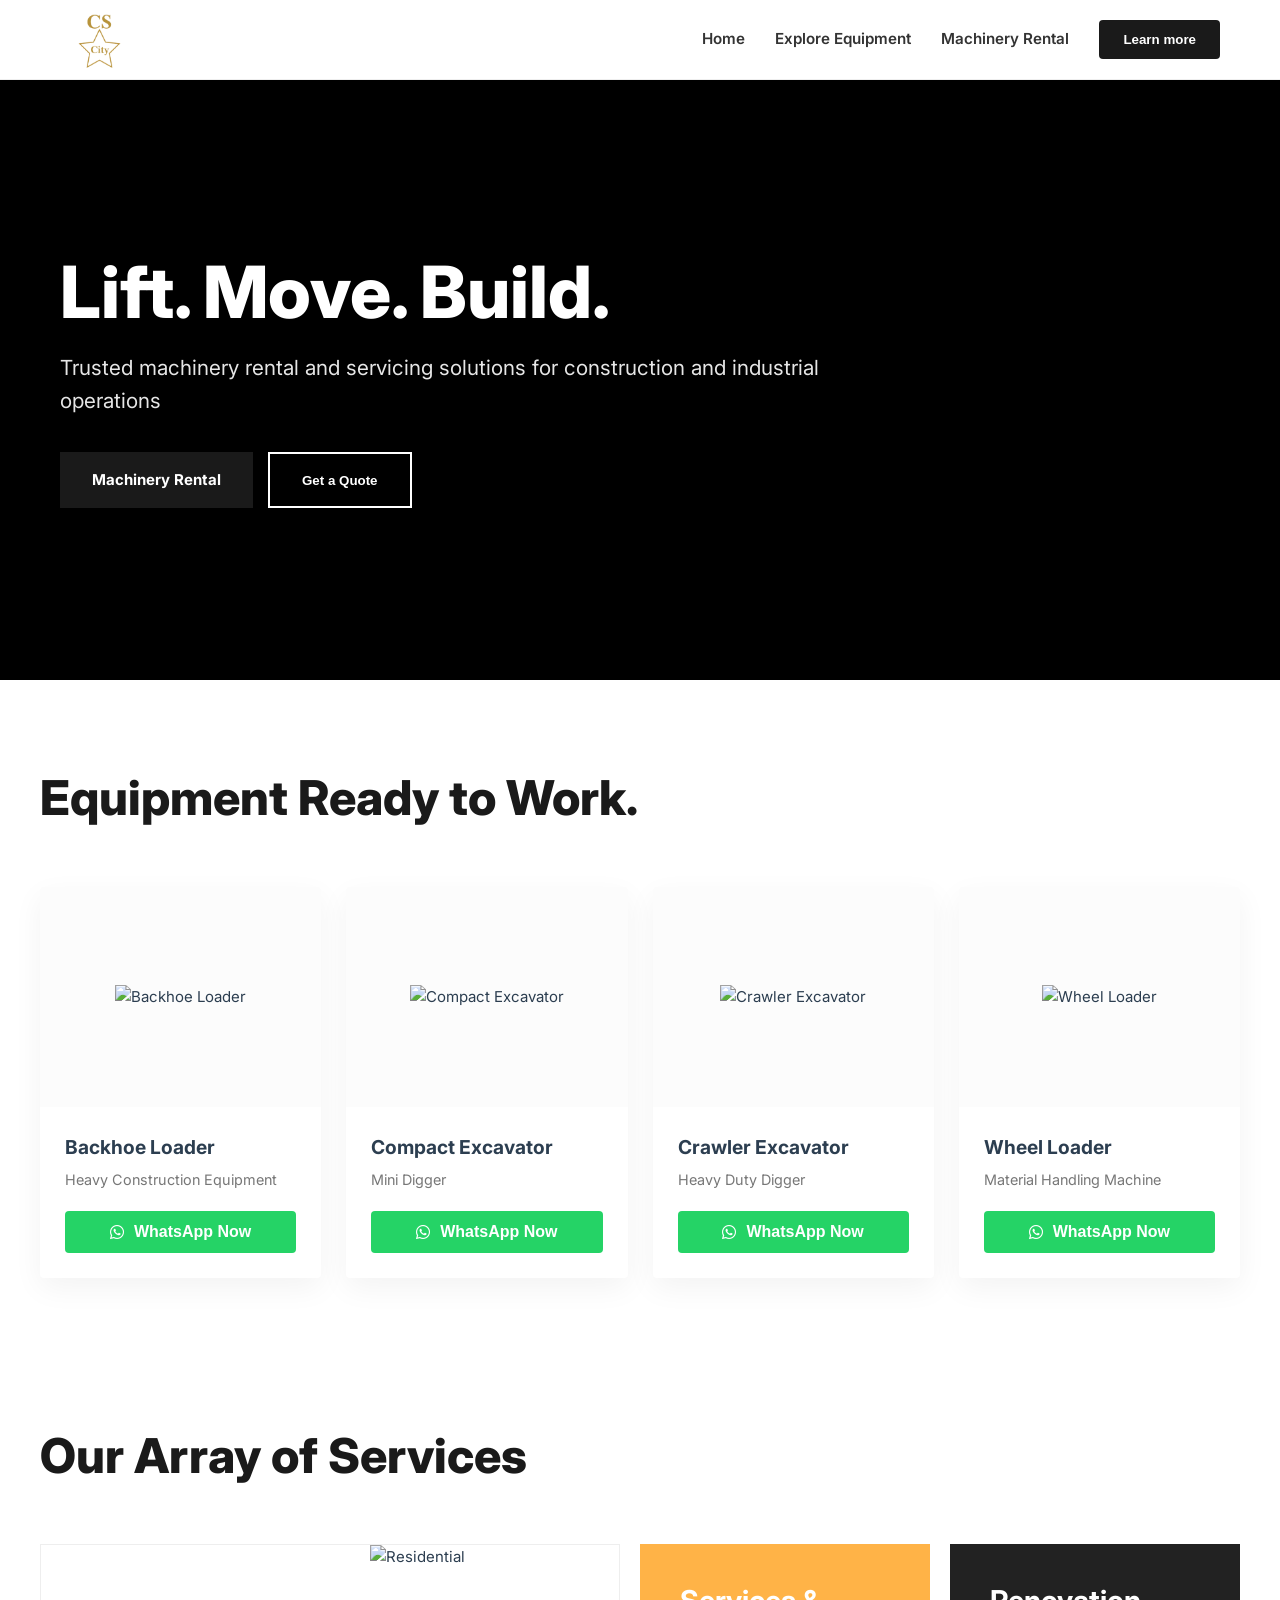
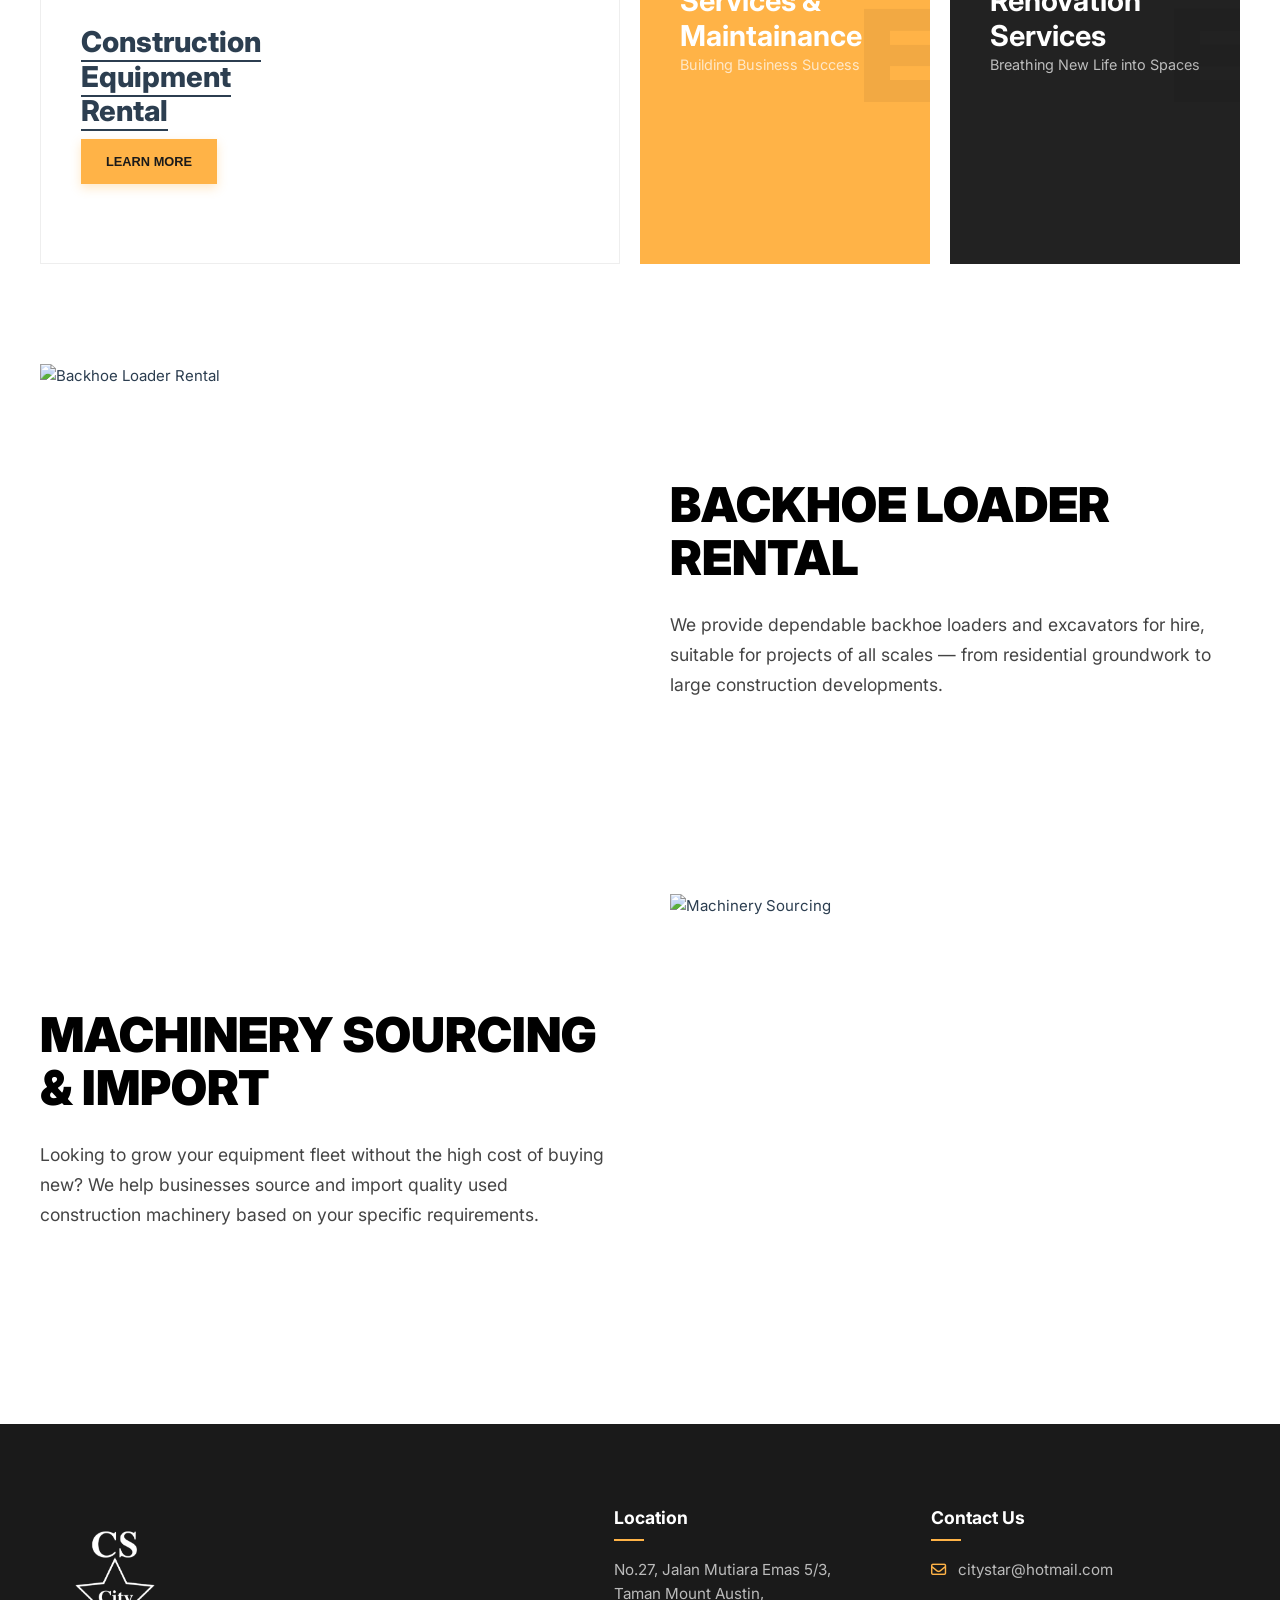
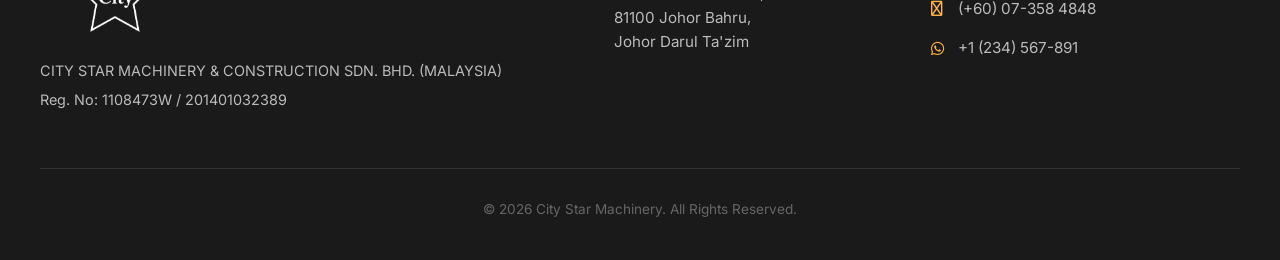
==== index.html @ 04984ef1 "Add files via upload" ====
<!DOCTYPE html>
<html lang="">
  <head>
    <meta charset="UTF-8">
    <link rel="icon" href="/favicon.ico">
    <meta name="viewport" content="width=device-width, initial-scale=1.0">
    <title>Vite App</title>
    <script type="module" crossorigin src="/assets/index-2XFm1eEj.js"></script>
    <link rel="stylesheet" crossorigin href="/assets/index-BM5NagsV.css">
  </head>
  <body>
    <div id="app"></div>
  </body>
</html>
---- assets/index-BM5NagsV.css ----
@import"https://fonts.googleapis.com/css2?family=Inter:wght@400;600;800&display=swap";@import"https://cdnjs.cloudflare.com/ajax/libs/font-awesome/6.0.0/css/all.min.css";:root{--vt-c-white: #ffffff;--vt-c-white-soft: #f8f8f8;--vt-c-white-mute: #f2f2f2;--vt-c-black: #181818;--vt-c-black-soft: #222222;--vt-c-black-mute: #282828;--vt-c-indigo: #2c3e50;--vt-c-divider-light-1: rgba(60, 60, 60, .29);--vt-c-divider-light-2: rgba(60, 60, 60, .12);--vt-c-divider-dark-1: rgba(84, 84, 84, .65);--vt-c-divider-dark-2: rgba(84, 84, 84, .48);--vt-c-text-light-1: var(--vt-c-indigo);--vt-c-text-light-2: rgba(60, 60, 60, .66);--vt-c-text-dark-1: var(--vt-c-white);--vt-c-text-dark-2: rgba(235, 235, 235, .64)}:root{--color-background: var(--vt-c-white);--color-background-soft: var(--vt-c-white-soft);--color-background-mute: var(--vt-c-white-mute);--color-border: var(--vt-c-divider-light-2);--color-border-hover: var(--vt-c-divider-light-1);--color-heading: var(--vt-c-text-light-1);--color-text: var(--vt-c-text-light-1);--section-gap: 160px}@media(prefers-color-scheme:dark){:root{--color-background: var(--vt-c-black);--color-background-soft: var(--vt-c-black-soft);--color-background-mute: var(--vt-c-black-mute);--color-border: var(--vt-c-divider-dark-2);--color-border-hover: var(--vt-c-divider-dark-1);--color-heading: var(--vt-c-text-dark-1);--color-text: var(--vt-c-text-dark-2)}}*,*:before,*:after{box-sizing:border-box;margin:0;font-weight:400}body{min-height:100vh;color:var(--color-text);background:var(--color-background);transition:color .5s,background-color .5s;line-height:1.6;font-family:Inter,-apple-system,BlinkMacSystemFont,Segoe UI,Roboto,Oxygen,Ubuntu,Cantarell,Fira Sans,Droid Sans,Helvetica Neue,sans-serif;font-size:15px;text-rendering:optimizeLegibility;-webkit-font-smoothing:antialiased;-moz-osx-font-smoothing:grayscale}[data-aos][data-aos][data-aos-duration="50"],body[data-aos-duration="50"] [data-aos]{transition-duration:50ms}[data-aos][data-aos][data-aos-delay="50"],body[data-aos-delay="50"] [data-aos]{transition-delay:0}[data-aos][data-aos][data-aos-delay="50"].aos-animate,body[data-aos-delay="50"] [data-aos].aos-animate{transition-delay:50ms}[data-aos][data-aos][data-aos-duration="100"],body[data-aos-duration="100"] [data-aos]{transition-duration:.1s}[data-aos][data-aos][data-aos-delay="100"],body[data-aos-delay="100"] [data-aos]{transition-delay:0}[data-aos][data-aos][data-aos-delay="100"].aos-animate,body[data-aos-delay="100"] [data-aos].aos-animate{transition-delay:.1s}[data-aos][data-aos][data-aos-duration="150"],body[data-aos-duration="150"] [data-aos]{transition-duration:.15s}[data-aos][data-aos][data-aos-delay="150"],body[data-aos-delay="150"] [data-aos]{transition-delay:0}[data-aos][data-aos][data-aos-delay="150"].aos-animate,body[data-aos-delay="150"] [data-aos].aos-animate{transition-delay:.15s}[data-aos][data-aos][data-aos-duration="200"],body[data-aos-duration="200"] [data-aos]{transition-duration:.2s}[data-aos][data-aos][data-aos-delay="200"],body[data-aos-delay="200"] [data-aos]{transition-delay:0}[data-aos][data-aos][data-aos-delay="200"].aos-animate,body[data-aos-delay="200"] [data-aos].aos-animate{transition-delay:.2s}[data-aos][data-aos][data-aos-duration="250"],body[data-aos-duration="250"] [data-aos]{transition-duration:.25s}[data-aos][data-aos][data-aos-delay="250"],body[data-aos-delay="250"] [data-aos]{transition-delay:0}[data-aos][data-aos][data-aos-delay="250"].aos-animate,body[data-aos-delay="250"] [data-aos].aos-animate{transition-delay:.25s}[data-aos][data-aos][data-aos-duration="300"],body[data-aos-duration="300"] [data-aos]{transition-duration:.3s}[data-aos][data-aos][data-aos-delay="300"],body[data-aos-delay="300"] [data-aos]{transition-delay:0}[data-aos][data-aos][data-aos-delay="300"].aos-animate,body[data-aos-delay="300"] [data-aos].aos-animate{transition-delay:.3s}[data-aos][data-aos][data-aos-duration="350"],body[data-aos-duration="350"] [data-aos]{transition-duration:.35s}[data-aos][data-aos][data-aos-delay="350"],body[data-aos-delay="350"] [data-aos]{transition-delay:0}[data-aos][data-aos][data-aos-delay="350"].aos-animate,body[data-aos-delay="350"] [data-aos].aos-animate{transition-delay:.35s}[data-aos][data-aos][data-aos-duration="400"],body[data-aos-duration="400"] [data-aos]{transition-duration:.4s}[data-aos][data-aos][data-aos-delay="400"],body[data-aos-delay="400"] [data-aos]{transition-delay:0}[data-aos][data-aos][data-aos-delay="400"].aos-animate,body[data-aos-delay="400"] [data-aos].aos-animate{transition-delay:.4s}[data-aos][data-aos][data-aos-duration="450"],body[data-aos-duration="450"] [data-aos]{transition-duration:.45s}[data-aos][data-aos][data-aos-delay="450"],body[data-aos-delay="450"] [data-aos]{transition-delay:0}[data-aos][data-aos][data-aos-delay="450"].aos-animate,body[data-aos-delay="450"] [data-aos].aos-animate{transition-delay:.45s}[data-aos][data-aos][data-aos-duration="500"],body[data-aos-duration="500"] [data-aos]{transition-duration:.5s}[data-aos][data-aos][data-aos-delay="500"],body[data-aos-delay="500"] [data-aos]{transition-delay:0}[data-aos][data-aos][data-aos-delay="500"].aos-animate,body[data-aos-delay="500"] [data-aos].aos-animate{transition-delay:.5s}[data-aos][data-aos][data-aos-duration="550"],body[data-aos-duration="550"] [data-aos]{transition-duration:.55s}[data-aos][data-aos][data-aos-delay="550"],body[data-aos-delay="550"] [data-aos]{transition-delay:0}[data-aos][data-aos][data-aos-delay="550"].aos-animate,body[data-aos-delay="550"] [data-aos].aos-animate{transition-delay:.55s}[data-aos][data-aos][data-aos-duration="600"],body[data-aos-duration="600"] [data-aos]{transition-duration:.6s}[data-aos][data-aos][data-aos-delay="600"],body[data-aos-delay="600"] [data-aos]{transition-delay:0}[data-aos][data-aos][data-aos-delay="600"].aos-animate,body[data-aos-delay="600"] [data-aos].aos-animate{transition-delay:.6s}[data-aos][data-aos][data-aos-duration="650"],body[data-aos-duration="650"] [data-aos]{transition-duration:.65s}[data-aos][data-aos][data-aos-delay="650"],body[data-aos-delay="650"] [data-aos]{transition-delay:0}[data-aos][data-aos][data-aos-delay="650"].aos-animate,body[data-aos-delay="650"] [data-aos].aos-animate{transition-delay:.65s}[data-aos][data-aos][data-aos-duration="700"],body[data-aos-duration="700"] [data-aos]{transition-duration:.7s}[data-aos][data-aos][data-aos-delay="700"],body[data-aos-delay="700"] [data-aos]{transition-delay:0}[data-aos][data-aos][data-aos-delay="700"].aos-animate,body[data-aos-delay="700"] [data-aos].aos-animate{transition-delay:.7s}[data-aos][data-aos][data-aos-duration="750"],body[data-aos-duration="750"] [data-aos]{transition-duration:.75s}[data-aos][data-aos][data-aos-delay="750"],body[data-aos-delay="750"] [data-aos]{transition-delay:0}[data-aos][data-aos][data-aos-delay="750"].aos-animate,body[data-aos-delay="750"] [data-aos].aos-animate{transition-delay:.75s}[data-aos][data-aos][data-aos-duration="800"],body[data-aos-duration="800"] [data-aos]{transition-duration:.8s}[data-aos][data-aos][data-aos-delay="800"],body[data-aos-delay="800"] [data-aos]{transition-delay:0}[data-aos][data-aos][data-aos-delay="800"].aos-animate,body[data-aos-delay="800"] [data-aos].aos-animate{transition-delay:.8s}[data-aos][data-aos][data-aos-duration="850"],body[data-aos-duration="850"] [data-aos]{transition-duration:.85s}[data-aos][data-aos][data-aos-delay="850"],body[data-aos-delay="850"] [data-aos]{transition-delay:0}[data-aos][data-aos][data-aos-delay="850"].aos-animate,body[data-aos-delay="850"] [data-aos].aos-animate{transition-delay:.85s}[data-aos][data-aos][data-aos-duration="900"],body[data-aos-duration="900"] [data-aos]{transition-duration:.9s}[data-aos][data-aos][data-aos-delay="900"],body[data-aos-delay="900"] [data-aos]{transition-delay:0}[data-aos][data-aos][data-aos-delay="900"].aos-animate,body[data-aos-delay="900"] [data-aos].aos-animate{transition-delay:.9s}[data-aos][data-aos][data-aos-duration="950"],body[data-aos-duration="950"] [data-aos]{transition-duration:.95s}[data-aos][data-aos][data-aos-delay="950"],body[data-aos-delay="950"] [data-aos]{transition-delay:0}[data-aos][data-aos][data-aos-delay="950"].aos-animate,body[data-aos-delay="950"] [data-aos].aos-animate{transition-delay:.95s}[data-aos][data-aos][data-aos-duration="1000"],body[data-aos-duration="1000"] [data-aos]{transition-duration:1s}[data-aos][data-aos][data-aos-delay="1000"],body[data-aos-delay="1000"] [data-aos]{transition-delay:0}[data-aos][data-aos][data-aos-delay="1000"].aos-animate,body[data-aos-delay="1000"] [data-aos].aos-animate{transition-delay:1s}[data-aos][data-aos][data-aos-duration="1050"],body[data-aos-duration="1050"] [data-aos]{transition-duration:1.05s}[data-aos][data-aos][data-aos-delay="1050"],body[data-aos-delay="1050"] [data-aos]{transition-delay:0}[data-aos][data-aos][data-aos-delay="1050"].aos-animate,body[data-aos-delay="1050"] [data-aos].aos-animate{transition-delay:1.05s}[data-aos][data-aos][data-aos-duration="1100"],body[data-aos-duration="1100"] [data-aos]{transition-duration:1.1s}[data-aos][data-aos][data-aos-delay="1100"],body[data-aos-delay="1100"] [data-aos]{transition-delay:0}[data-aos][data-aos][data-aos-delay="1100"].aos-animate,body[data-aos-delay="1100"] [data-aos].aos-animate{transition-delay:1.1s}[data-aos][data-aos][data-aos-duration="1150"],body[data-aos-duration="1150"] [data-aos]{transition-duration:1.15s}[data-aos][data-aos][data-aos-delay="1150"],body[data-aos-delay="1150"] [data-aos]{transition-delay:0}[data-aos][data-aos][data-aos-delay="1150"].aos-animate,body[data-aos-delay="1150"] [data-aos].aos-animate{transition-delay:1.15s}[data-aos][data-aos][data-aos-duration="1200"],body[data-aos-duration="1200"] [data-aos]{transition-duration:1.2s}[data-aos][data-aos][data-aos-delay="1200"],body[data-aos-delay="1200"] [data-aos]{transition-delay:0}[data-aos][data-aos][data-aos-delay="1200"].aos-animate,body[data-aos-delay="1200"] [data-aos].aos-animate{transition-delay:1.2s}[data-aos][data-aos][data-aos-duration="1250"],body[data-aos-duration="1250"] [data-aos]{transition-duration:1.25s}[data-aos][data-aos][data-aos-delay="1250"],body[data-aos-delay="1250"] [data-aos]{transition-delay:0}[data-aos][data-aos][data-aos-delay="1250"].aos-animate,body[data-aos-delay="1250"] [data-aos].aos-animate{transition-delay:1.25s}[data-aos][data-aos][data-aos-duration="1300"],body[data-aos-duration="1300"] [data-aos]{transition-duration:1.3s}[data-aos][data-aos][data-aos-delay="1300"],body[data-aos-delay="1300"] [data-aos]{transition-delay:0}[data-aos][data-aos][data-aos-delay="1300"].aos-animate,body[data-aos-delay="1300"] [data-aos].aos-animate{transition-delay:1.3s}[data-aos][data-aos][data-aos-duration="1350"],body[data-aos-duration="1350"] [data-aos]{transition-duration:1.35s}[data-aos][data-aos][data-aos-delay="1350"],body[data-aos-delay="1350"] [data-aos]{transition-delay:0}[data-aos][data-aos][data-aos-delay="1350"].aos-animate,body[data-aos-delay="1350"] [data-aos].aos-animate{transition-delay:1.35s}[data-aos][data-aos][data-aos-duration="1400"],body[data-aos-duration="1400"] [data-aos]{transition-duration:1.4s}[data-aos][data-aos][data-aos-delay="1400"],body[data-aos-delay="1400"] [data-aos]{transition-delay:0}[data-aos][data-aos][data-aos-delay="1400"].aos-animate,body[data-aos-delay="1400"] [data-aos].aos-animate{transition-delay:1.4s}[data-aos][data-aos][data-aos-duration="1450"],body[data-aos-duration="1450"] [data-aos]{transition-duration:1.45s}[data-aos][data-aos][data-aos-delay="1450"],body[data-aos-delay="1450"] [data-aos]{transition-delay:0}[data-aos][data-aos][data-aos-delay="1450"].aos-animate,body[data-aos-delay="1450"] [data-aos].aos-animate{transition-delay:1.45s}[data-aos][data-aos][data-aos-duration="1500"],body[data-aos-duration="1500"] [data-aos]{transition-duration:1.5s}[data-aos][data-aos][data-aos-delay="1500"],body[data-aos-delay="1500"] [data-aos]{transition-delay:0}[data-aos][data-aos][data-aos-delay="1500"].aos-animate,body[data-aos-delay="1500"] [data-aos].aos-animate{transition-delay:1.5s}[data-aos][data-aos][data-aos-duration="1550"],body[data-aos-duration="1550"] [data-aos]{transition-duration:1.55s}[data-aos][data-aos][data-aos-delay="1550"],body[data-aos-delay="1550"] [data-aos]{transition-delay:0}[data-aos][data-aos][data-aos-delay="1550"].aos-animate,body[data-aos-delay="1550"] [data-aos].aos-animate{transition-delay:1.55s}[data-aos][data-aos][data-aos-duration="1600"],body[data-aos-duration="1600"] [data-aos]{transition-duration:1.6s}[data-aos][data-aos][data-aos-delay="1600"],body[data-aos-delay="1600"] [data-aos]{transition-delay:0}[data-aos][data-aos][data-aos-delay="1600"].aos-animate,body[data-aos-delay="1600"] [data-aos].aos-animate{transition-delay:1.6s}[data-aos][data-aos][data-aos-duration="1650"],body[data-aos-duration="1650"] [data-aos]{transition-duration:1.65s}[data-aos][data-aos][data-aos-delay="1650"],body[data-aos-delay="1650"] [data-aos]{transition-delay:0}[data-aos][data-aos][data-aos-delay="1650"].aos-animate,body[data-aos-delay="1650"] [data-aos].aos-animate{transition-delay:1.65s}[data-aos][data-aos][data-aos-duration="1700"],body[data-aos-duration="1700"] [data-aos]{transition-duration:1.7s}[data-aos][data-aos][data-aos-delay="1700"],body[data-aos-delay="1700"] [data-aos]{transition-delay:0}[data-aos][data-aos][data-aos-delay="1700"].aos-animate,body[data-aos-delay="1700"] [data-aos].aos-animate{transition-delay:1.7s}[data-aos][data-aos][data-aos-duration="1750"],body[data-aos-duration="1750"] [data-aos]{transition-duration:1.75s}[data-aos][data-aos][data-aos-delay="1750"],body[data-aos-delay="1750"] [data-aos]{transition-delay:0}[data-aos][data-aos][data-aos-delay="1750"].aos-animate,body[data-aos-delay="1750"] [data-aos].aos-animate{transition-delay:1.75s}[data-aos][data-aos][data-aos-duration="1800"],body[data-aos-duration="1800"] [data-aos]{transition-duration:1.8s}[data-aos][data-aos][data-aos-delay="1800"],body[data-aos-delay="1800"] [data-aos]{transition-delay:0}[data-aos][data-aos][data-aos-delay="1800"].aos-animate,body[data-aos-delay="1800"] [data-aos].aos-animate{transition-delay:1.8s}[data-aos][data-aos][data-aos-duration="1850"],body[data-aos-duration="1850"] [data-aos]{transition-duration:1.85s}[data-aos][data-aos][data-aos-delay="1850"],body[data-aos-delay="1850"] [data-aos]{transition-delay:0}[data-aos][data-aos][data-aos-delay="1850"].aos-animate,body[data-aos-delay="1850"] [data-aos].aos-animate{transition-delay:1.85s}[data-aos][data-aos][data-aos-duration="1900"],body[data-aos-duration="1900"] [data-aos]{transition-duration:1.9s}[data-aos][data-aos][data-aos-delay="1900"],body[data-aos-delay="1900"] [data-aos]{transition-delay:0}[data-aos][data-aos][data-aos-delay="1900"].aos-animate,body[data-aos-delay="1900"] [data-aos].aos-animate{transition-delay:1.9s}[data-aos][data-aos][data-aos-duration="1950"],body[data-aos-duration="1950"] [data-aos]{transition-duration:1.95s}[data-aos][data-aos][data-aos-delay="1950"],body[data-aos-delay="1950"] [data-aos]{transition-delay:0}[data-aos][data-aos][data-aos-delay="1950"].aos-animate,body[data-aos-delay="1950"] [data-aos].aos-animate{transition-delay:1.95s}[data-aos][data-aos][data-aos-duration="2000"],body[data-aos-duration="2000"] [data-aos]{transition-duration:2s}[data-aos][data-aos][data-aos-delay="2000"],body[data-aos-delay="2000"] [data-aos]{transition-delay:0}[data-aos][data-aos][data-aos-delay="2000"].aos-animate,body[data-aos-delay="2000"] [data-aos].aos-animate{transition-delay:2s}[data-aos][data-aos][data-aos-duration="2050"],body[data-aos-duration="2050"] [data-aos]{transition-duration:2.05s}[data-aos][data-aos][data-aos-delay="2050"],body[data-aos-delay="2050"] [data-aos]{transition-delay:0}[data-aos][data-aos][data-aos-delay="2050"].aos-animate,body[data-aos-delay="2050"] [data-aos].aos-animate{transition-delay:2.05s}[data-aos][data-aos][data-aos-duration="2100"],body[data-aos-duration="2100"] [data-aos]{transition-duration:2.1s}[data-aos][data-aos][data-aos-delay="2100"],body[data-aos-delay="2100"] [data-aos]{transition-delay:0}[data-aos][data-aos][data-aos-delay="2100"].aos-animate,body[data-aos-delay="2100"] [data-aos].aos-animate{transition-delay:2.1s}[data-aos][data-aos][data-aos-duration="2150"],body[data-aos-duration="2150"] [data-aos]{transition-duration:2.15s}[data-aos][data-aos][data-aos-delay="2150"],body[data-aos-delay="2150"] [data-aos]{transition-delay:0}[data-aos][data-aos][data-aos-delay="2150"].aos-animate,body[data-aos-delay="2150"] [data-aos].aos-animate{transition-delay:2.15s}[data-aos][data-aos][data-aos-duration="2200"],body[data-aos-duration="2200"] [data-aos]{transition-duration:2.2s}[data-aos][data-aos][data-aos-delay="2200"],body[data-aos-delay="2200"] [data-aos]{transition-delay:0}[data-aos][data-aos][data-aos-delay="2200"].aos-animate,body[data-aos-delay="2200"] [data-aos].aos-animate{transition-delay:2.2s}[data-aos][data-aos][data-aos-duration="2250"],body[data-aos-duration="2250"] [data-aos]{transition-duration:2.25s}[data-aos][data-aos][data-aos-delay="2250"],body[data-aos-delay="2250"] [data-aos]{transition-delay:0}[data-aos][data-aos][data-aos-delay="2250"].aos-animate,body[data-aos-delay="2250"] [data-aos].aos-animate{transition-delay:2.25s}[data-aos][data-aos][data-aos-duration="2300"],body[data-aos-duration="2300"] [data-aos]{transition-duration:2.3s}[data-aos][data-aos][data-aos-delay="2300"],body[data-aos-delay="2300"] [data-aos]{transition-delay:0}[data-aos][data-aos][data-aos-delay="2300"].aos-animate,body[data-aos-delay="2300"] [data-aos].aos-animate{transition-delay:2.3s}[data-aos][data-aos][data-aos-duration="2350"],body[data-aos-duration="2350"] [data-aos]{transition-duration:2.35s}[data-aos][data-aos][data-aos-delay="2350"],body[data-aos-delay="2350"] [data-aos]{transition-delay:0}[data-aos][data-aos][data-aos-delay="2350"].aos-animate,body[data-aos-delay="2350"] [data-aos].aos-animate{transition-delay:2.35s}[data-aos][data-aos][data-aos-duration="2400"],body[data-aos-duration="2400"] [data-aos]{transition-duration:2.4s}[data-aos][data-aos][data-aos-delay="2400"],body[data-aos-delay="2400"] [data-aos]{transition-delay:0}[data-aos][data-aos][data-aos-delay="2400"].aos-animate,body[data-aos-delay="2400"] [data-aos].aos-animate{transition-delay:2.4s}[data-aos][data-aos][data-aos-duration="2450"],body[data-aos-duration="2450"] [data-aos]{transition-duration:2.45s}[data-aos][data-aos][data-aos-delay="2450"],body[data-aos-delay="2450"] [data-aos]{transition-delay:0}[data-aos][data-aos][data-aos-delay="2450"].aos-animate,body[data-aos-delay="2450"] [data-aos].aos-animate{transition-delay:2.45s}[data-aos][data-aos][data-aos-duration="2500"],body[data-aos-duration="2500"] [data-aos]{transition-duration:2.5s}[data-aos][data-aos][data-aos-delay="2500"],body[data-aos-delay="2500"] [data-aos]{transition-delay:0}[data-aos][data-aos][data-aos-delay="2500"].aos-animate,body[data-aos-delay="2500"] [data-aos].aos-animate{transition-delay:2.5s}[data-aos][data-aos][data-aos-duration="2550"],body[data-aos-duration="2550"] [data-aos]{transition-duration:2.55s}[data-aos][data-aos][data-aos-delay="2550"],body[data-aos-delay="2550"] [data-aos]{transition-delay:0}[data-aos][data-aos][data-aos-delay="2550"].aos-animate,body[data-aos-delay="2550"] [data-aos].aos-animate{transition-delay:2.55s}[data-aos][data-aos][data-aos-duration="2600"],body[data-aos-duration="2600"] [data-aos]{transition-duration:2.6s}[data-aos][data-aos][data-aos-delay="2600"],body[data-aos-delay="2600"] [data-aos]{transition-delay:0}[data-aos][data-aos][data-aos-delay="2600"].aos-animate,body[data-aos-delay="2600"] [data-aos].aos-animate{transition-delay:2.6s}[data-aos][data-aos][data-aos-duration="2650"],body[data-aos-duration="2650"] [data-aos]{transition-duration:2.65s}[data-aos][data-aos][data-aos-delay="2650"],body[data-aos-delay="2650"] [data-aos]{transition-delay:0}[data-aos][data-aos][data-aos-delay="2650"].aos-animate,body[data-aos-delay="2650"] [data-aos].aos-animate{transition-delay:2.65s}[data-aos][data-aos][data-aos-duration="2700"],body[data-aos-duration="2700"] [data-aos]{transition-duration:2.7s}[data-aos][data-aos][data-aos-delay="2700"],body[data-aos-delay="2700"] [data-aos]{transition-delay:0}[data-aos][data-aos][data-aos-delay="2700"].aos-animate,body[data-aos-delay="2700"] [data-aos].aos-animate{transition-delay:2.7s}[data-aos][data-aos][data-aos-duration="2750"],body[data-aos-duration="2750"] [data-aos]{transition-duration:2.75s}[data-aos][data-aos][data-aos-delay="2750"],body[data-aos-delay="2750"] [data-aos]{transition-delay:0}[data-aos][data-aos][data-aos-delay="2750"].aos-animate,body[data-aos-delay="2750"] [data-aos].aos-animate{transition-delay:2.75s}[data-aos][data-aos][data-aos-duration="2800"],body[data-aos-duration="2800"] [data-aos]{transition-duration:2.8s}[data-aos][data-aos][data-aos-delay="2800"],body[data-aos-delay="2800"] [data-aos]{transition-delay:0}[data-aos][data-aos][data-aos-delay="2800"].aos-animate,body[data-aos-delay="2800"] [data-aos].aos-animate{transition-delay:2.8s}[data-aos][data-aos][data-aos-duration="2850"],body[data-aos-duration="2850"] [data-aos]{transition-duration:2.85s}[data-aos][data-aos][data-aos-delay="2850"],body[data-aos-delay="2850"] [data-aos]{transition-delay:0}[data-aos][data-aos][data-aos-delay="2850"].aos-animate,body[data-aos-delay="2850"] [data-aos].aos-animate{transition-delay:2.85s}[data-aos][data-aos][data-aos-duration="2900"],body[data-aos-duration="2900"] [data-aos]{transition-duration:2.9s}[data-aos][data-aos][data-aos-delay="2900"],body[data-aos-delay="2900"] [data-aos]{transition-delay:0}[data-aos][data-aos][data-aos-delay="2900"].aos-animate,body[data-aos-delay="2900"] [data-aos].aos-animate{transition-delay:2.9s}[data-aos][data-aos][data-aos-duration="2950"],body[data-aos-duration="2950"] [data-aos]{transition-duration:2.95s}[data-aos][data-aos][data-aos-delay="2950"],body[data-aos-delay="2950"] [data-aos]{transition-delay:0}[data-aos][data-aos][data-aos-delay="2950"].aos-animate,body[data-aos-delay="2950"] [data-aos].aos-animate{transition-delay:2.95s}[data-aos][data-aos][data-aos-duration="3000"],body[data-aos-duration="3000"] [data-aos]{transition-duration:3s}[data-aos][data-aos][data-aos-delay="3000"],body[data-aos-delay="3000"] [data-aos]{transition-delay:0}[data-aos][data-aos][data-aos-delay="3000"].aos-animate,body[data-aos-delay="3000"] [data-aos].aos-animate{transition-delay:3s}[data-aos][data-aos][data-aos-easing=linear],body[data-aos-easing=linear] [data-aos]{transition-timing-function:cubic-bezier(.25,.25,.75,.75)}[data-aos][data-aos][data-aos-easing=ease],body[data-aos-easing=ease] [data-aos]{transition-timing-function:ease}[data-aos][data-aos][data-aos-easing=ease-in],body[data-aos-easing=ease-in] [data-aos]{transition-timing-function:ease-in}[data-aos][data-aos][data-aos-easing=ease-out],body[data-aos-easing=ease-out] [data-aos]{transition-timing-function:ease-out}[data-aos][data-aos][data-aos-easing=ease-in-out],body[data-aos-easing=ease-in-out] [data-aos]{transition-timing-function:ease-in-out}[data-aos][data-aos][data-aos-easing=ease-in-back],body[data-aos-easing=ease-in-back] [data-aos]{transition-timing-function:cubic-bezier(.6,-.28,.735,.045)}[data-aos][data-aos][data-aos-easing=ease-out-back],body[data-aos-easing=ease-out-back] [data-aos]{transition-timing-function:cubic-bezier(.175,.885,.32,1.275)}[data-aos][data-aos][data-aos-easing=ease-in-out-back],body[data-aos-easing=ease-in-out-back] [data-aos]{transition-timing-function:cubic-bezier(.68,-.55,.265,1.55)}[data-aos][data-aos][data-aos-easing=ease-in-sine],body[data-aos-easing=ease-in-sine] [data-aos]{transition-timing-function:cubic-bezier(.47,0,.745,.715)}[data-aos][data-aos][data-aos-easing=ease-out-sine],body[data-aos-easing=ease-out-sine] [data-aos]{transition-timing-function:cubic-bezier(.39,.575,.565,1)}[data-aos][data-aos][data-aos-easing=ease-in-out-sine],body[data-aos-easing=ease-in-out-sine] [data-aos]{transition-timing-function:cubic-bezier(.445,.05,.55,.95)}[data-aos][data-aos][data-aos-easing=ease-in-quad],body[data-aos-easing=ease-in-quad] [data-aos]{transition-timing-function:cubic-bezier(.55,.085,.68,.53)}[data-aos][data-aos][data-aos-easing=ease-out-quad],body[data-aos-easing=ease-out-quad] [data-aos]{transition-timing-function:cubic-bezier(.25,.46,.45,.94)}[data-aos][data-aos][data-aos-easing=ease-in-out-quad],body[data-aos-easing=ease-in-out-quad] [data-aos]{transition-timing-function:cubic-bezier(.455,.03,.515,.955)}[data-aos][data-aos][data-aos-easing=ease-in-cubic],body[data-aos-easing=ease-in-cubic] [data-aos]{transition-timing-function:cubic-bezier(.55,.085,.68,.53)}[data-aos][data-aos][data-aos-easing=ease-out-cubic],body[data-aos-easing=ease-out-cubic] [data-aos]{transition-timing-function:cubic-bezier(.25,.46,.45,.94)}[data-aos][data-aos][data-aos-easing=ease-in-out-cubic],body[data-aos-easing=ease-in-out-cubic] [data-aos]{transition-timing-function:cubic-bezier(.455,.03,.515,.955)}[data-aos][data-aos][data-aos-easing=ease-in-quart],body[data-aos-easing=ease-in-quart] [data-aos]{transition-timing-function:cubic-bezier(.55,.085,.68,.53)}[data-aos][data-aos][data-aos-easing=ease-out-quart],body[data-aos-easing=ease-out-quart] [data-aos]{transition-timing-function:cubic-bezier(.25,.46,.45,.94)}[data-aos][data-aos][data-aos-easing=ease-in-out-quart],body[data-aos-easing=ease-in-out-quart] [data-aos]{transition-timing-function:cubic-bezier(.455,.03,.515,.955)}[data-aos^=fade][data-aos^=fade]{opacity:0;transition-property:opacity,transform}[data-aos^=fade][data-aos^=fade].aos-animate{opacity:1;transform:translateZ(0)}[data-aos=fade-up]{transform:translate3d(0,100px,0)}[data-aos=fade-down]{transform:translate3d(0,-100px,0)}[data-aos=fade-right]{transform:translate3d(-100px,0,0)}[data-aos=fade-left]{transform:translate3d(100px,0,0)}[data-aos=fade-up-right]{transform:translate3d(-100px,100px,0)}[data-aos=fade-up-left]{transform:translate3d(100px,100px,0)}[data-aos=fade-down-right]{transform:translate3d(-100px,-100px,0)}[data-aos=fade-down-left]{transform:translate3d(100px,-100px,0)}[data-aos^=zoom][data-aos^=zoom]{opacity:0;transition-property:opacity,transform}[data-aos^=zoom][data-aos^=zoom].aos-animate{opacity:1;transform:translateZ(0) scale(1)}[data-aos=zoom-in]{transform:scale(.6)}[data-aos=zoom-in-up]{transform:translate3d(0,100px,0) scale(.6)}[data-aos=zoom-in-down]{transform:translate3d(0,-100px,0) scale(.6)}[data-aos=zoom-in-right]{transform:translate3d(-100px,0,0) scale(.6)}[data-aos=zoom-in-left]{transform:translate3d(100px,0,0) scale(.6)}[data-aos=zoom-out]{transform:scale(1.2)}[data-aos=zoom-out-up]{transform:translate3d(0,100px,0) scale(1.2)}[data-aos=zoom-out-down]{transform:translate3d(0,-100px,0) scale(1.2)}[data-aos=zoom-out-right]{transform:translate3d(-100px,0,0) scale(1.2)}[data-aos=zoom-out-left]{transform:translate3d(100px,0,0) scale(1.2)}[data-aos^=slide][data-aos^=slide]{transition-property:transform}[data-aos^=slide][data-aos^=slide].aos-animate{transform:translateZ(0)}[data-aos=slide-up]{transform:translate3d(0,100%,0)}[data-aos=slide-down]{transform:translate3d(0,-100%,0)}[data-aos=slide-right]{transform:translate3d(-100%,0,0)}[data-aos=slide-left]{transform:translate3d(100%,0,0)}[data-aos^=flip][data-aos^=flip]{backface-visibility:hidden;transition-property:transform}[data-aos=flip-left]{transform:perspective(2500px) rotateY(-100deg)}[data-aos=flip-left].aos-animate{transform:perspective(2500px) rotateY(0)}[data-aos=flip-right]{transform:perspective(2500px) rotateY(100deg)}[data-aos=flip-right].aos-animate{transform:perspective(2500px) rotateY(0)}[data-aos=flip-up]{transform:perspective(2500px) rotateX(-100deg)}[data-aos=flip-up].aos-animate{transform:perspective(2500px) rotateX(0)}[data-aos=flip-down]{transform:perspective(2500px) rotateX(100deg)}[data-aos=flip-down].aos-animate{transform:perspective(2500px) rotateX(0)}*{margin:0;padding:0;box-sizing:border-box}html,body{margin:0;padding:0;width:100%}.menu-toggle{display:none;background:none;border:none;font-size:1.5rem;cursor:pointer;color:#1a1a1a;z-index:10001}.nav-link{text-decoration:none;color:#333;font-size:.95rem;font-weight:600;position:relative;transition:color .3s ease}.nav-link:after{content:"";position:absolute;width:0;height:2px;bottom:-4px;left:0;background-color:#ffb347;transition:width .3s ease}.nav-link:hover:after{width:100%}.btn-learn{background:#1a1a1a;color:#fff;border:none;padding:12px 24px;border-radius:4px;font-weight:600;cursor:pointer;transition:all .3s ease}.btn-learn:hover{transform:translateY(-2px);box-shadow:0 4px 12px #0003}.btn-dark,.btn-outline,.btn-orange{transition:all .3s cubic-bezier(.25,.46,.45,.94);text-decoration:none}.btn-dark:hover,.btn-orange:hover{transform:translateY(-3px);box-shadow:0 8px 20px #00000026}.btn-outline:hover{background:#fff;color:#1a1a1a}.machine-card{transition:transform .4s cubic-bezier(.165,.84,.44,1),box-shadow .4s ease}.machine-thumb img{transition:transform .6s ease}.machine-card:hover .machine-thumb img{transform:scale(1.1)}.service-card{transition:transform .4s ease}.service-card:hover{transform:scale(1.02)}.project-image img{transition:transform 1.2s ease}.project-item:hover .project-image img{transform:scale(1.05)}.site-wrapper{width:100%;position:relative}.navbar{position:-webkit-sticky;position:sticky;top:0;left:0;width:100%;height:80px;background:#fff;display:flex;align-items:center;border-bottom:1px solid #eee;z-index:10000;box-shadow:0 2px 10px #0000000d}.nav-inner{width:100%;padding:0 60px;display:flex;justify-content:space-between;align-items:center}.nav-leading{display:flex;justify-content:space-between;align-items:center}.logo{height:90px}.title{font-weight:800;letter-spacing:-.5px;font-size:1.1rem;color:#b89538}.nav-menu{display:flex;align-items:center;gap:30px}.hero{position:relative;width:100%;height:600px;overflow:hidden;background-color:#000}.hero-video{position:absolute;top:0;left:0;width:100%;height:100%;z-index:0;object-fit:cover;object-position:center bottom}.hero-overlay{position:relative;z-index:1;width:100%;height:100%;background:#00000080;display:flex;align-items:center}.hero-content{padding-left:60px;max-width:850px;color:#fff}.hero-title{font-size:4.5rem;font-weight:800;line-height:1.1;margin-bottom:20px}.hero-lead{font-size:1.3rem;opacity:.9;margin-bottom:35px;line-height:1.6}.hero-actions{display:flex;gap:15px}.btn-dark{background:#1a1a1a;color:#fff;border:none;padding:16px 32px;font-weight:700;cursor:pointer}.btn-outline{background:transparent;color:#fff;border:2px solid white;padding:16px 32px;font-weight:700;cursor:pointer}.content-container{max-width:1300px;margin:0 auto;padding:0 40px}.equipment-section{padding:80px 0}.section-heading{font-size:3rem;font-weight:800;margin-bottom:50px;color:#1a1a1a}.equipment-grid{display:grid;grid-template-columns:repeat(auto-fit,minmax(220px,1fr));gap:25px}.machine-card{background:#fff;border-radius:4px;overflow:hidden;box-shadow:0 10px 30px #0000000d}.machine-card:hover{transform:translateY(-10px);box-shadow:0 15px 35px #0000001a}.machine-thumb{background-color:#fcfcfc;height:220px;display:flex;align-items:center;justify-content:center;padding:20px}.machine-thumb img{max-width:100%;max-height:100%;object-fit:contain}.machine-details{padding:25px}.machine-name{font-size:1.2rem;font-weight:700;margin-bottom:5px}.machine-type{color:#777;font-size:.9rem;margin-bottom:20px}.btn-whatsapp{width:100%;background-color:#25d366;color:#fff;border:none;padding:12px;border-radius:4px;font-weight:700;display:flex;align-items:center;justify-content:center;gap:10px;cursor:pointer;transition:transform .2s;font-size:medium}.btn-whatsapp:hover{transform:scale(1.02)}.services-section{padding:60px 0 100px;background-color:#fff}.services-grid{display:grid;grid-template-columns:2fr 1fr 1fr;gap:20px;align-items:stretch}.service-card{position:relative;overflow:hidden;min-height:320px;display:flex}.wide-card{border:1px solid #eee;display:flex;background:#fff}.card-left{flex:1;padding:40px;display:flex;flex-direction:column;justify-content:center}.card-right{flex:1}.card-right img{width:100%;height:100%;object-fit:cover}.card-title-underlined{font-size:1.8rem;font-weight:800;margin-bottom:10px;text-decoration:underline;text-underline-offset:8px;line-height:1.2}.btn-orange{background:#ffb347;color:#1a1a1a;border:none;padding:15px 25px;font-weight:800;font-size:.8rem;width:fit-content;cursor:pointer;box-shadow:0 4px 10px #ffb3474d}.square-card{padding:40px;flex-direction:column;justify-content:space-between}.orange-bg{background-color:#ffb347}.dark-bg{background-color:#222}.card-title-white{color:#fff;font-size:1.8rem;font-weight:700;line-height:1.2}.card-footer-text{color:#ffffffb3;font-size:.9rem;margin-top:auto}.watermark-icon{position:absolute;top:10px;right:-10px;font-size:8rem;font-weight:900;color:#0000000d;pointer-events:none}.main-footer{width:100%;background-color:#1a1a1a;color:#fff;padding:80px 0 40px;margin-top:50px}.footer-grid{display:grid;grid-template-columns:2fr 1fr 1.2fr;gap:60px;border-bottom:1px solid #333;padding-bottom:50px}.footer-logo{height:150px;width:150px;object-fit:cover;filter:brightness(0) invert(1)}.registration-info p{font-size:.9rem;color:#bbb;margin-bottom:8px;line-height:1.4}.footer-heading{font-size:1.1rem;font-weight:700;margin-bottom:25px;position:relative}.footer-heading:after{content:"";position:absolute;left:0;bottom:-8px;width:30px;height:2px;background-color:#ffb347}.footer-text{font-size:.95rem;color:#bbb;line-height:1.6}.contact-list{list-style:none}.contact-list li{display:flex;align-items:center;gap:12px;margin-bottom:15px;color:#bbb;font-size:.95rem}.contact-list i{color:#ffb347;width:15px}.contact-list a{color:#bbb;text-decoration:none;transition:color .2s}.contact-list a:hover{color:#fff}.footer-bottom{padding-top:30px;text-align:center;font-size:.85rem;color:#666}.project-item{display:flex;align-items:center;gap:60px;margin-bottom:80px}.project-item.reverse{flex-direction:row}.project-image{flex:1;height:450px;overflow:hidden}.project-image img{width:100%;height:100%;object-fit:cover}.project-info{flex:1}.project-title{font-size:3rem;font-weight:900;line-height:1.1;margin-bottom:25px;color:#000;text-transform:uppercase}.project-text{font-size:1.1rem;line-height:1.7;color:#444}@media(max-width:768px){.nav-inner{padding:0 20px}.hero-title{font-size:3rem}.hero-content{padding-left:20px;padding-right:20px}.content-container{padding:0 20px}.services-grid{grid-template-columns:1fr}.wide-card{flex-direction:column}.footer-grid{grid-template-columns:1fr;gap:40px}.project-item,.project-item.reverse{flex-direction:column;gap:30px;margin-bottom:60px}.project-image{width:100%;height:300px}.project-title{font-size:2.2rem}.menu-toggle{display:block}.nav-menu{position:fixed;top:80px;left:0;width:100%;height:0;background:#fff;flex-direction:column;gap:0;overflow:hidden;transition:all .4s cubic-bezier(.165,.84,.44,1);box-shadow:0 10px 15px #0000000d}.nav-menu.is-open{height:auto;padding:20px 0}.nav-link{width:100%;text-align:center;padding:15px 0;border-bottom:1px solid #f9f9f9}.btn-learn{margin-top:20px;width:80%}}
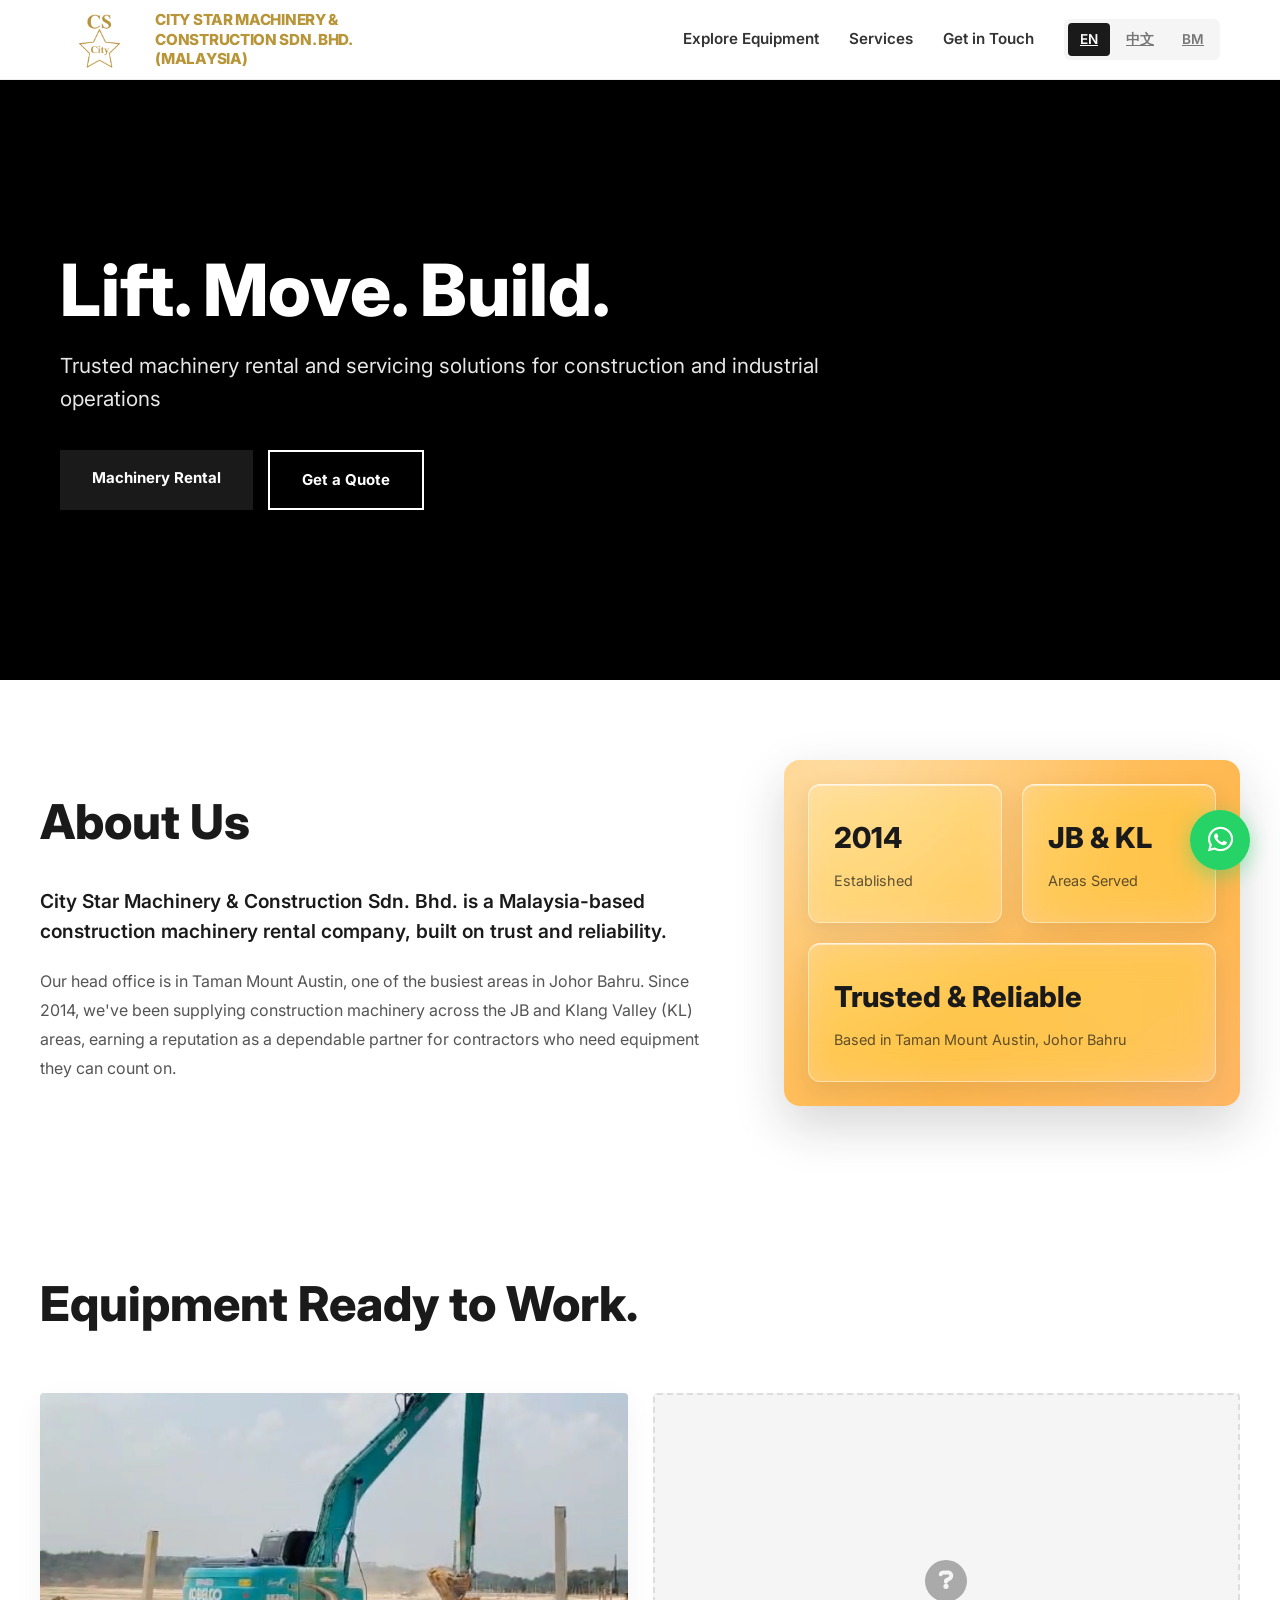
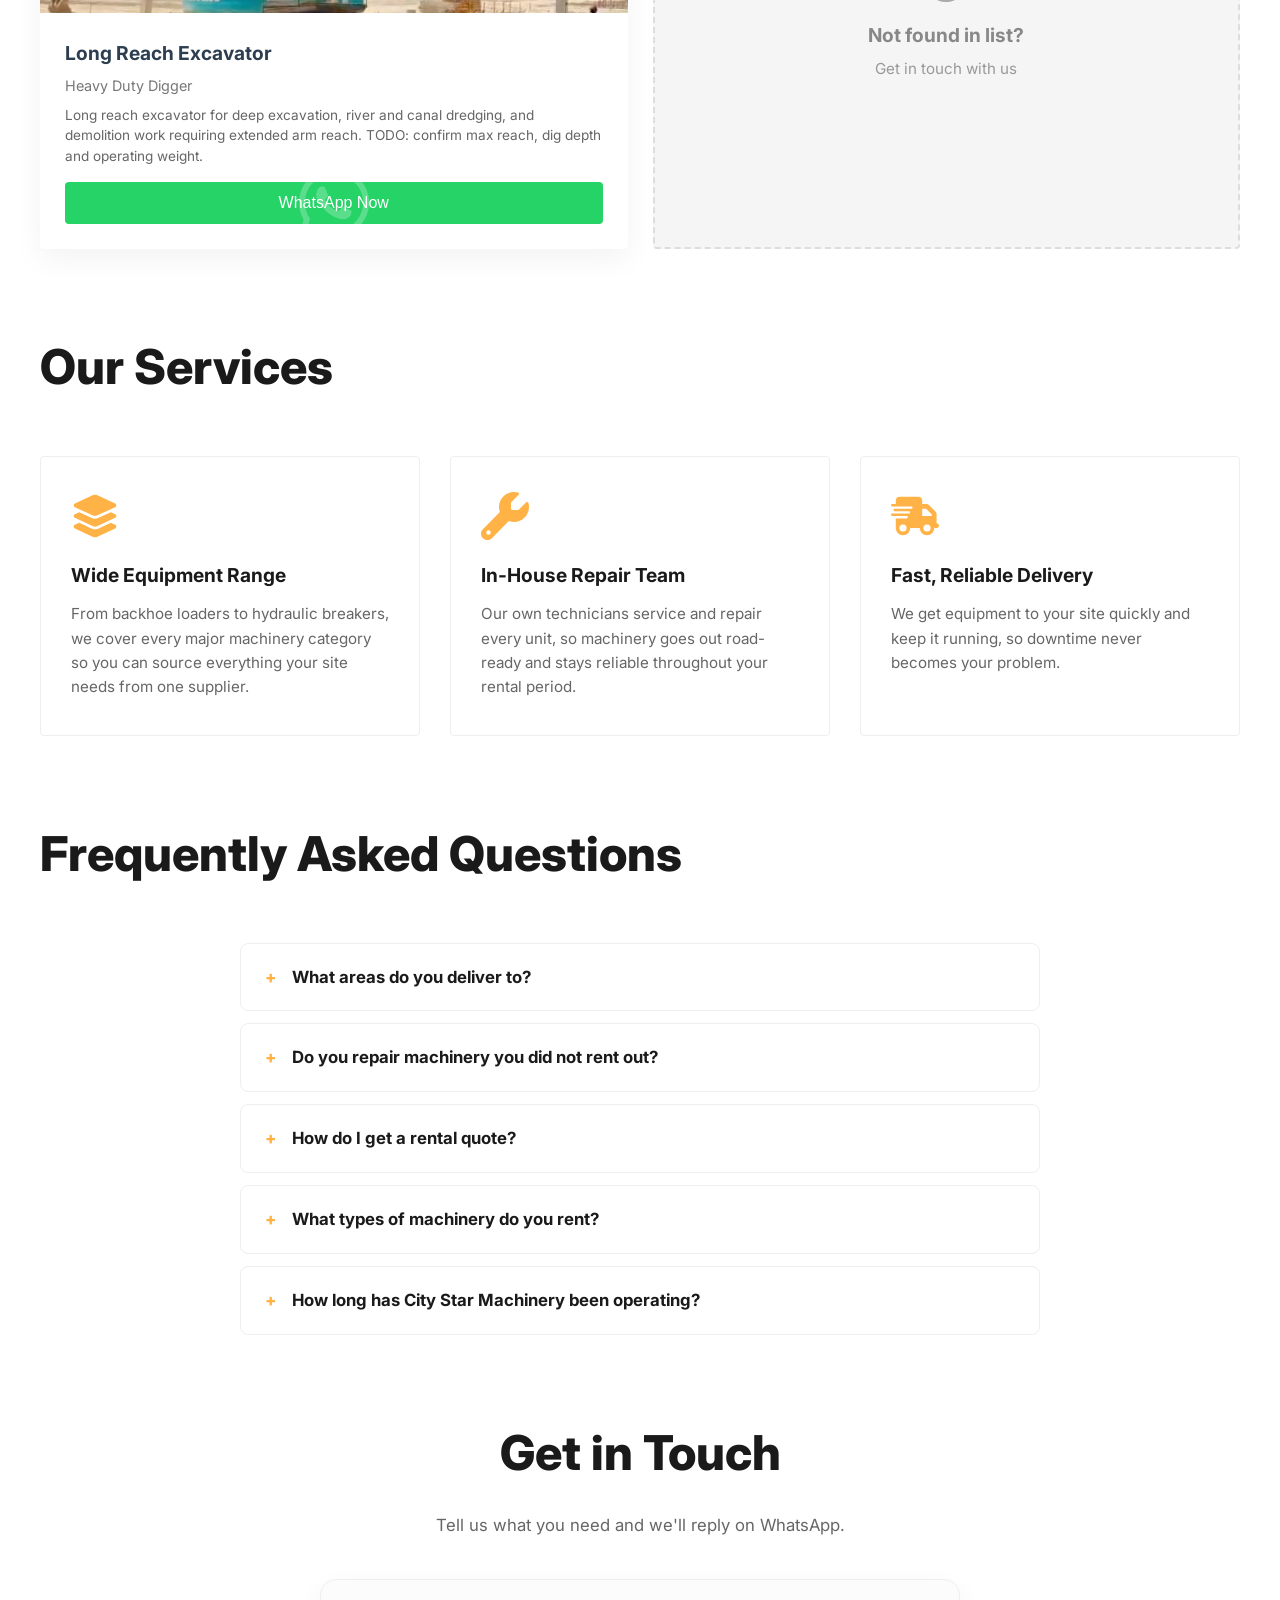
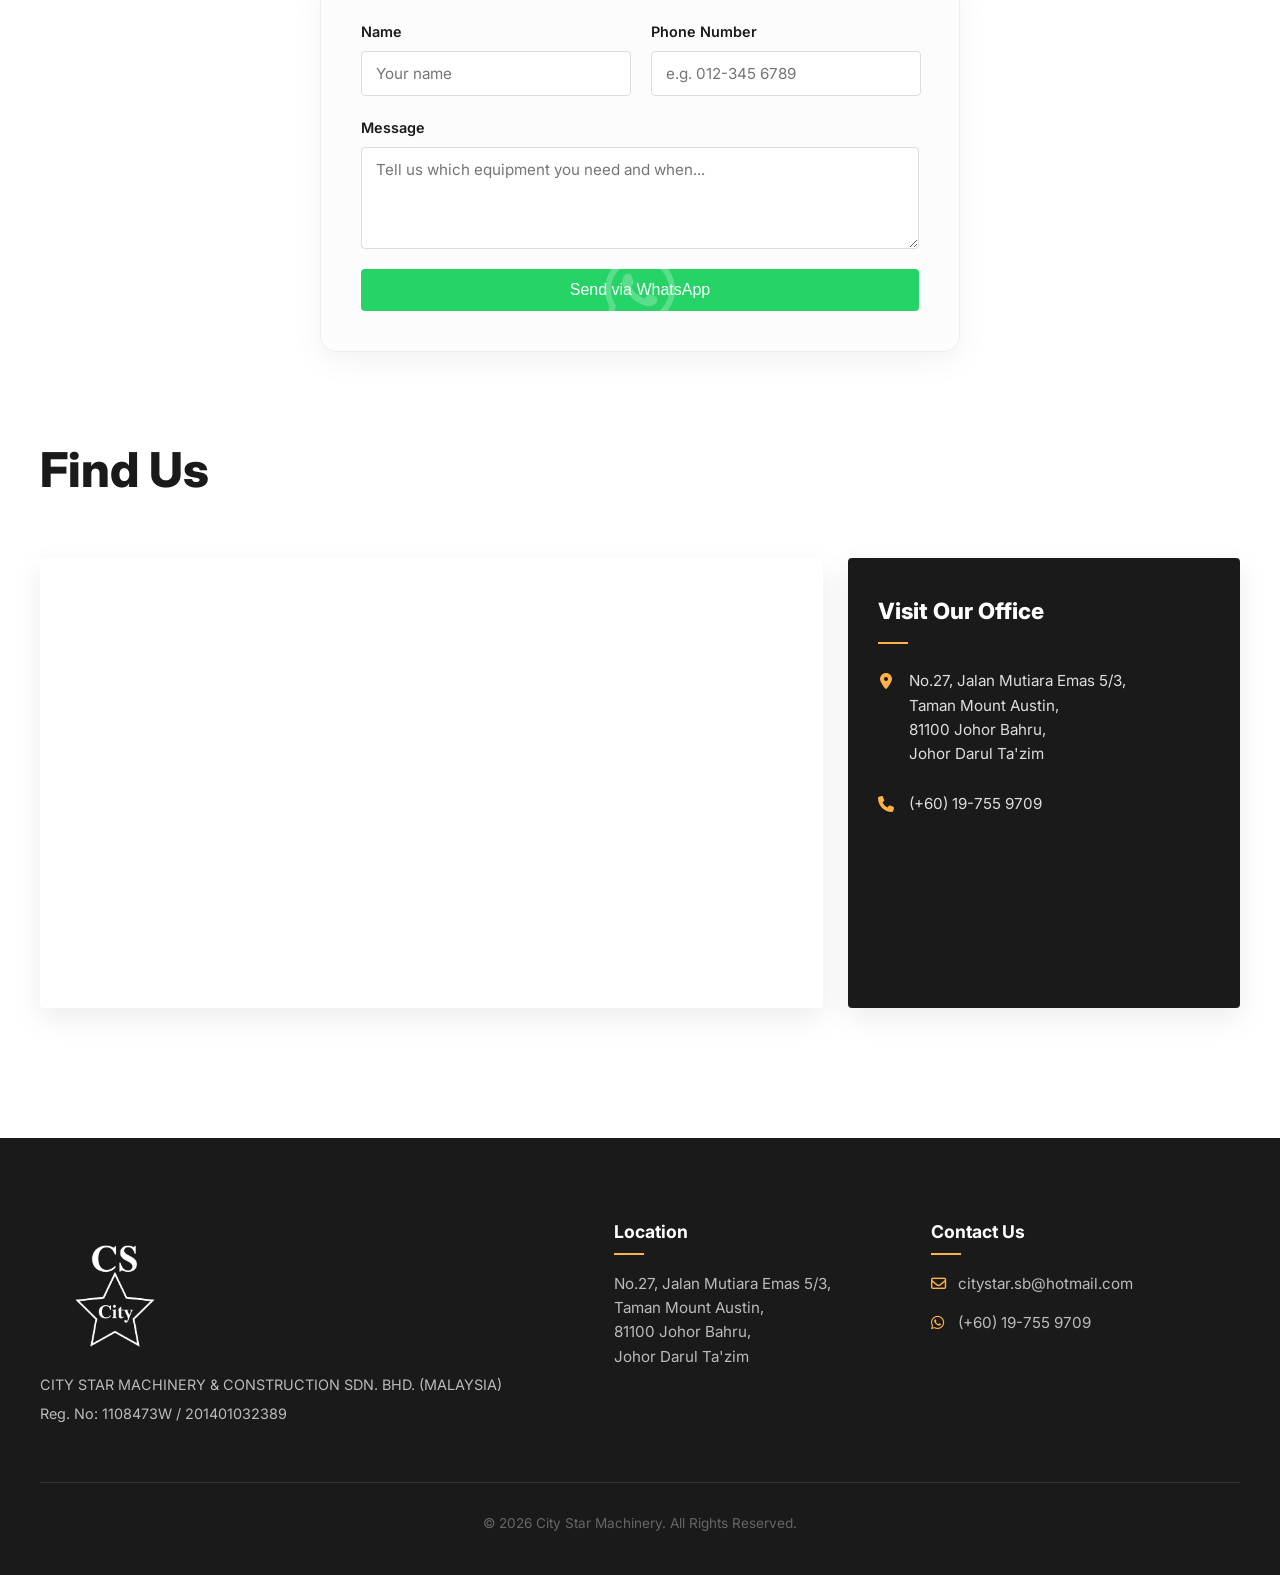
==== commit 7a060e96: "Add files via upload" ====
--- a/index.html
+++ b/index.html
@@ -1,14 +1,87 @@
 <!DOCTYPE html>
-<html lang="">
+<html lang="en">
   <head>
     <meta charset="UTF-8">
     <link rel="icon" href="/favicon.ico">
     <meta name="viewport" content="width=device-width, initial-scale=1.0">
-    <title>Vite App</title>
-    <script type="module" crossorigin src="/assets/index-2XFm1eEj.js"></script>
-    <link rel="stylesheet" crossorigin href="/assets/index-BM5NagsV.css">
-  </head>
+
+    <title>City Star Machinery &amp; Construction | Heavy Equipment Rental in Johor Bahru</title>
+    <meta name="description" content="Trusted heavy machinery rental and repair in Johor Bahru &amp; Klang Valley since 2014. Excavators, cranes, road rollers and more, with in-house repair and fast delivery.">
+    <link rel="canonical" href="https://www.citystarmachinery.com/">
+    <link rel="alternate" hreflang="en" href="https://www.citystarmachinery.com/">
+    <link rel="alternate" hreflang="zh" href="https://www.citystarmachinery.com/zh/">
+    <link rel="alternate" hreflang="ms" href="https://www.citystarmachinery.com/ms/">
+    <link rel="alternate" hreflang="x-default" href="https://www.citystarmachinery.com/">
+
+    <meta property="og:type" content="website">
+    <meta property="og:site_name" content="City Star Machinery & Construction">
+    <meta property="og:title" content="City Star Machinery &amp; Construction | Heavy Equipment Rental in Johor Bahru">
+    <meta property="og:description" content="Trusted heavy machinery rental and repair in Johor Bahru &amp; Klang Valley since 2014. Excavators, cranes, road rollers and more, with in-house repair and fast delivery.">
+    <meta property="og:url" content="https://www.citystarmachinery.com/">
+    <meta property="og:image" content="https://www.citystarmachinery.com/og-image.jpg">
+    <meta property="og:locale" content="en_MY">
+    <meta property="og:locale:alternate" content="zh_CN">
+    <meta property="og:locale:alternate" content="ms_MY">
+
+    <meta name="twitter:card" content="summary_large_image">
+    <meta name="twitter:title" content="City Star Machinery &amp; Construction | Heavy Equipment Rental in Johor Bahru">
+    <meta name="twitter:description" content="Trusted heavy machinery rental and repair in Johor Bahru &amp; Klang Valley since 2014. Excavators, cranes, road rollers and more, with in-house repair and fast delivery.">
+    <meta name="twitter:image" content="https://www.citystarmachinery.com/og-image.jpg">
+
+    <script type="application/ld+json">
+    {
+      "@context": "https://schema.org",
+      "@type": "LocalBusiness",
+      "name": "City Star Machinery & Construction Sdn. Bhd.",
+      "image": "https://www.citystarmachinery.com/og-image.jpg",
+      "url": "https://www.citystarmachinery.com/",
+      "telephone": "+60-19-755-9709",
+      "priceRange": "$$",
+      "address": {
+        "@type": "PostalAddress",
+        "streetAddress": "No.27, Jalan Mutiara Emas 5/3, Taman Mount Austin",
+        "addressLocality": "Johor Bahru",
+        "addressRegion": "Johor",
+        "postalCode": "81100",
+        "addressCountry": "MY"
+      },
+      "geo": {
+        "@type": "GeoCoordinates",
+        "latitude": 1.5145,
+        "longitude": 103.7719
+      },
+      "areaServed": ["Johor Bahru", "Klang Valley", "Kuala Lumpur"],
+      "foundingDate": "2014",
+      "openingHoursSpecification": [
+        {
+          "@type": "OpeningHoursSpecification",
+          "dayOfWeek": ["Monday", "Tuesday", "Wednesday", "Thursday", "Friday", "Saturday"],
+          "opens": "08:30",
+          "closes": "18:00"
+        }
+      ],
+      "hasOfferCatalog": {
+        "@type": "OfferCatalog",
+        "name": "Machinery Rental Services",
+        "itemListElement": [
+          { "@type": "Offer", "itemOffered": { "@type": "Service", "name": "Backhoe Loader Rental" } },
+          { "@type": "Offer", "itemOffered": { "@type": "Service", "name": "Long Reach Excavator Rental" } },
+          { "@type": "Offer", "itemOffered": { "@type": "Service", "name": "Short Excavator Rental" } },
+          { "@type": "Offer", "itemOffered": { "@type": "Service", "name": "Rigid Dump Truck Rental" } },
+          { "@type": "Offer", "itemOffered": { "@type": "Service", "name": "Road Roller Rental" } },
+          { "@type": "Offer", "itemOffered": { "@type": "Service", "name": "Hydraulic Crane Rental" } },
+          { "@type": "Offer", "itemOffered": { "@type": "Service", "name": "Telehandler Rental" } },
+          { "@type": "Offer", "itemOffered": { "@type": "Service", "name": "Hydraulic Breaker Rental" } },
+          { "@type": "Offer", "itemOffered": { "@type": "Service", "name": "In-House Rental Fleet Maintenance & Repair" } }
+        ]
+      },
+      "sameAs": []
+    }
+    </script>
+    <script type="module" crossorigin src="/assets/index-CRasreA9.js"></script>
+    <link rel="stylesheet" crossorigin href="/assets/index-XjK9xJrz.css">
+  <script type="application/ld+json">{"@context":"https://schema.org","@type":"FAQPage","mainEntity":[{"@type":"Question","name":"What areas do you deliver to?","acceptedAnswer":{"@type":"Answer","text":"We deliver and service machinery across Johor Bahru and the Klang Valley (Kuala Lumpur) area."}},{"@type":"Question","name":"Do you repair machinery you did not rent out?","acceptedAnswer":{"@type":"Answer","text":"No, our in-house repair team maintains and repairs our own rental fleet. We do not offer repair services for machinery rented or purchased elsewhere."}},{"@type":"Question","name":"How do I get a rental quote?","acceptedAnswer":{"@type":"Answer","text":"Send us the equipment type, rental duration and site location on WhatsApp and we'll reply with a quote."}},{"@type":"Question","name":"What types of machinery do you rent?","acceptedAnswer":{"@type":"Answer","text":"We rent excavators, backhoe loaders, dump trucks, road rollers, cranes, telehandlers, hydraulic breakers and other construction machinery."}},{"@type":"Question","name":"How long has City Star Machinery been operating?","acceptedAnswer":{"@type":"Answer","text":"City Star Machinery & Construction Sdn. Bhd. has been supplying construction machinery since 2014, based in Taman Mount Austin, Johor Bahru."}}]}</script></head>
   <body>
-    <div id="app"></div>
+    <div id="app" data-ssr-locale="en"><!--[--><div class="site-wrapper"><nav class="navbar"><div class="nav-inner"><a aria-current="page" href="/" class="router-link-active router-link-exact-active nav-leading" aria-label="City Star Machinery home"><img class="logo" src="/assets/citystar-logo-R4julA1l.png"><h1 class="title">CITY STAR MACHINERY &amp; CONSTRUCTION SDN. BHD. (MALAYSIA)</h1></a><button class="menu-toggle" aria-label="Toggle menu"><svg class="svg-icon" viewBox="0 0 448 512" aria-hidden="true"><path fill="currentColor" d="M0 96C0 78.3 14.3 64 32 64H416c17.7 0 32 14.3 32 32s-14.3 32-32 32H32C14.3 128 0 113.7 0 96zM0 256c0-17.7 14.3-32 32-32H416c17.7 0 32 14.3 32 32s-14.3 32-32 32H32c-17.7 0-32-14.3-32-32zM448 416c0 17.7-14.3 32-32 32H32c-17.7 0-32-14.3-32-32s14.3-32 32-32H416c17.7 0 32 14.3 32 32z"></path></svg></button><div class="nav-menu"><a href="#equipment" class="nav-link">Explore Equipment</a><a href="#services" class="nav-link">Services</a><a href="#contact" class="nav-link">Get in Touch</a><div class="lang-switcher"><!--[--><a aria-current="page" href="/" class="router-link-active router-link-exact-active lang-btn active">EN</a><a href="/zh/" class="lang-btn">中文</a><a href="/ms/" class="lang-btn">BM</a><!--]--></div></div></div></nav><header id="home" class="hero"><video autoplay muted loop playsinline class="hero-video"><source src="/assets/hero-machinery-pU6ZATPe.mp4" type="video/mp4"> Your browser does not support the video tag. </video><div class="hero-overlay"><div class="hero-content" data-aos="fade-right" data-aos-duration="1200"><h1 class="hero-title">Lift. Move. Build.</h1><p class="hero-lead">Trusted machinery rental and servicing solutions for construction and industrial operations</p><div class="hero-actions"><a class="btn-dark" href="#equipment">Machinery Rental</a><a class="btn-outline" href="#contact">Get a Quote</a></div></div></div></header><section id="about" class="about-section"><div class="content-container"><div class="about-grid"><div class="about-text" data-aos="fade-right"><h2 class="section-heading">About Us</h2><p class="about-lead">City Star Machinery &amp; Construction Sdn. Bhd. is a Malaysia-based construction machinery rental company, built on trust and reliability.</p><p class="about-body">Our head office is in Taman Mount Austin, one of the busiest areas in Johor Bahru. Since 2014, we&#39;ve been supplying construction machinery across the JB and Klang Valley (KL) areas, earning a reputation as a dependable partner for contractors who need equipment they can count on.</p></div><div class="about-stats" data-aos="fade-left"><div class="about-stat-card"><span class="about-stat-number">2014</span><span class="about-stat-label">Established</span></div><div class="about-stat-card"><span class="about-stat-number">JB &amp; KL</span><span class="about-stat-label">Areas Served</span></div><div class="about-stat-card about-stat-wide"><span class="about-stat-number">Trusted &amp; Reliable</span><span class="about-stat-label">Based in Taman Mount Austin, Johor Bahru</span></div></div></div></div></section><section id="equipment" class="equipment-section"><div class="content-container"><h2 class="section-heading" data-aos="fade-up">Equipment Ready to Work.</h2><div class="equipment-grid"><!--[--><div class="machine-card" data-aos="fade-up" data-aos-delay="0"><div class="machine-thumb"><img src="/assets/1-BzjKT3hd.jpg" alt="Long Reach Excavator"><div class="machine-thumb-overlay"><svg class="svg-icon" viewBox="0 0 448 512" aria-hidden="true"><path fill="currentColor" d="M32 32C14.3 32 0 46.3 0 64V192c0 17.7 14.3 32 32 32s32-14.3 32-32V96h96c17.7 0 32-14.3 32-32s-14.3-32-32-32H32zM64 320c0-17.7-14.3-32-32-32s-32 14.3-32 32V448c0 17.7 14.3 32 32 32H160c17.7 0 32-14.3 32-32s-14.3-32-32-32H64V320zM320 32c-17.7 0-32 14.3-32 32s14.3 32 32 32h96v96c0 17.7 14.3 32 32 32s32-14.3 32-32V64c0-17.7-14.3-32-32-32H320zM448 320c0-17.7-14.3-32-32-32s-32 14.3-32 32v96H288c-17.7 0-32 14.3-32 32s14.3 32 32 32H416c17.7 0 32-14.3 32-32V320z"></path></svg></div></div><div class="machine-details"><h3 class="machine-name">Long Reach Excavator</h3><p class="machine-type">Heavy Duty Digger</p><p class="machine-description">Long reach excavator for deep excavation, river and canal dredging, and demolition work requiring extended arm reach. TODO: confirm max reach, dig depth and operating weight.</p><button class="btn-whatsapp"><i class="fab fa-whatsapp btn-whatsapp-bg-icon"></i><span class="btn-whatsapp-label">WhatsApp Now</span></button></div></div><!--]--><a href="#contact" class="machine-card machine-card-cta" data-aos="fade-up" data-aos-delay="100"><svg class="svg-icon machine-card-cta-icon" viewBox="0 0 512 512" aria-hidden="true"><path fill="currentColor" d="M256 512A256 256 0 1 0 256 0a256 256 0 1 0 0 512zM169.8 165.3c7.9-22.3 29.1-37.3 52.8-37.3l58.3 0c34.9 0 63.1 28.3 63.1 63.1c0 22.6-12.1 43.5-31.7 54.8L280 264.4c-.2 13-10.9 23.6-24 23.6c-13.3 0-24-10.7-24-24l0-13.5c0-8.6 4.6-16.5 12.1-20.8l44.3-25.4c4.7-2.7 7.6-7.7 7.6-13.1c0-8.4-6.8-15.1-15.1-15.1l-58.3 0c-3.4 0-6.4 2.1-7.5 5.3l-.4 1.2c-4.4 12.5-18.2 19-30.6 14.6s-19-18.2-14.6-30.6l.4-1.2zM224 320a32 32 0 1 1 64 0 32 32 0 1 1 -64 0z"></path></svg><h3 class="machine-card-cta-title">Not found in list?</h3><p class="machine-card-cta-text">Get in touch with us</p></a></div></div></section><section id="services" class="services-section"><div class="content-container"><h2 class="section-heading" data-aos="fade-up">Our Services</h2><div class="services-grid"><div class="service-item" data-aos="fade-up"><div class="service-icon"><svg class="svg-icon" viewBox="0 0 576 512" aria-hidden="true"><path fill="currentColor" d="M264.5 5.2c14.9-6.9 32.1-6.9 47 0l218.6 101c8.5 3.9 13.9 12.4 13.9 21.8s-5.4 17.9-13.9 21.8l-218.6 101c-14.9 6.9-32.1 6.9-47 0L45.9 149.8C37.4 145.8 32 137.3 32 128s5.4-17.9 13.9-21.8L264.5 5.2zM476.9 209.6l53.2 24.6c8.5 3.9 13.9 12.4 13.9 21.8s-5.4 17.9-13.9 21.8l-218.6 101c-14.9 6.9-32.1 6.9-47 0L45.9 277.8C37.4 273.8 32 265.3 32 256s5.4-17.9 13.9-21.8l53.2-24.6 152 70.2c23.4 10.8 50.4 10.8 73.8 0l152-70.2zm-152 198.2l152-70.2 53.2 24.6c8.5 3.9 13.9 12.4 13.9 21.8s-5.4 17.9-13.9 21.8l-218.6 101c-14.9 6.9-32.1 6.9-47 0L45.9 405.8C37.4 401.8 32 393.3 32 384s5.4-17.9 13.9-21.8l53.2-24.6 152 70.2c23.4 10.8 50.4 10.8 73.8 0z"></path></svg></div><h3 class="service-title">Wide Equipment Range</h3><p class="service-text">From backhoe loaders to hydraulic breakers, we cover every major machinery category so you can source everything your site needs from one supplier.</p></div><div class="service-item" data-aos="fade-up" data-aos-delay="100"><div class="service-icon"><svg class="svg-icon" viewBox="0 0 512 512" aria-hidden="true"><path fill="currentColor" d="M352 320c88.4 0 160-71.6 160-160c0-15.3-2.2-30.1-6.2-44.2c-3.1-10.8-16.4-13.2-24.3-5.3l-76.8 76.8c-3 3-7.1 4.7-11.3 4.7L336 192c-8.8 0-16-7.2-16-16l0-57.4c0-4.2 1.7-8.3 4.7-11.3l76.8-76.8c7.9-7.9 5.4-21.2-5.3-24.3C382.1 2.2 367.3 0 352 0C263.6 0 192 71.6 192 160c0 19.1 3.4 37.5 9.5 54.5L19.9 396.1C7.2 408.8 0 426.1 0 444.1C0 481.6 30.4 512 67.9 512c18 0 35.3-7.2 48-19.9L297.5 310.5c17 6.2 35.4 9.5 54.5 9.5zM80 408a24 24 0 1 1 0 48 24 24 0 1 1 0-48z"></path></svg></div><h3 class="service-title">In-House Repair Team</h3><p class="service-text">Our own technicians service and repair every unit, so machinery goes out road-ready and stays reliable throughout your rental period.</p></div><div class="service-item" data-aos="fade-up" data-aos-delay="200"><div class="service-icon"><svg class="svg-icon" viewBox="0 0 640 512" aria-hidden="true"><path fill="currentColor" d="M112 0C85.5 0 64 21.5 64 48l0 48L16 96c-8.8 0-16 7.2-16 16s7.2 16 16 16l48 0 208 0c8.8 0 16 7.2 16 16s-7.2 16-16 16L64 160l-16 0c-8.8 0-16 7.2-16 16s7.2 16 16 16l16 0 176 0c8.8 0 16 7.2 16 16s-7.2 16-16 16L64 224l-48 0c-8.8 0-16 7.2-16 16s7.2 16 16 16l48 0 144 0c8.8 0 16 7.2 16 16s-7.2 16-16 16L64 288l0 128c0 53 43 96 96 96s96-43 96-96l128 0c0 53 43 96 96 96s96-43 96-96l32 0c17.7 0 32-14.3 32-32s-14.3-32-32-32l0-64 0-32 0-18.7c0-17-6.7-33.3-18.7-45.3L512 114.7c-12-12-28.3-18.7-45.3-18.7L416 96l0-48c0-26.5-21.5-48-48-48L112 0zM544 237.3l0 18.7-128 0 0-96 50.7 0L544 237.3zM160 368a48 48 0 1 1 0 96 48 48 0 1 1 0-96zm272 48a48 48 0 1 1 96 0 48 48 0 1 1 -96 0z"></path></svg></div><h3 class="service-title">Fast, Reliable Delivery</h3><p class="service-text">We get equipment to your site quickly and keep it running, so downtime never becomes your problem.</p></div></div></div></section><section id="faq" class="faq-section"><div class="content-container"><h2 class="section-heading" data-aos="fade-up">Frequently Asked Questions</h2><div class="faq-list"><!--[--><details class="faq-item" data-aos="fade-up" data-aos-delay="0"><summary class="faq-question">What areas do you deliver to?</summary><p class="faq-answer">We deliver and service machinery across Johor Bahru and the Klang Valley (Kuala Lumpur) area.</p></details><details class="faq-item" data-aos="fade-up" data-aos-delay="60"><summary class="faq-question">Do you repair machinery you did not rent out?</summary><p class="faq-answer">No, our in-house repair team maintains and repairs our own rental fleet. We do not offer repair services for machinery rented or purchased elsewhere.</p></details><details class="faq-item" data-aos="fade-up" data-aos-delay="120"><summary class="faq-question">How do I get a rental quote?</summary><p class="faq-answer">Send us the equipment type, rental duration and site location on WhatsApp and we&#39;ll reply with a quote.</p></details><details class="faq-item" data-aos="fade-up" data-aos-delay="180"><summary class="faq-question">What types of machinery do you rent?</summary><p class="faq-answer">We rent excavators, backhoe loaders, dump trucks, road rollers, cranes, telehandlers, hydraulic breakers and other construction machinery.</p></details><details class="faq-item" data-aos="fade-up" data-aos-delay="240"><summary class="faq-question">How long has City Star Machinery been operating?</summary><p class="faq-answer">City Star Machinery &amp; Construction Sdn. Bhd. has been supplying construction machinery since 2014, based in Taman Mount Austin, Johor Bahru.</p></details><!--]--></div></div></section><section id="contact" class="contact-section"><div class="content-container"><h2 class="section-heading" data-aos="fade-up">Get in Touch</h2><p class="contact-lead" data-aos="fade-up">Tell us what you need and we&#39;ll reply on WhatsApp.</p><form class="contact-form" data-aos="fade-up"><div class="contact-form-row"><div class="contact-field"><label for="contact-name">Name</label><input id="contact-name" type="text" value="" required placeholder="Your name"></div><div class="contact-field"><label for="contact-phone">Phone Number</label><input id="contact-phone" type="tel" value="" required placeholder="e.g. 012-345 6789"></div></div><div class="contact-field"><label for="contact-message">Message</label><textarea id="contact-message" rows="4" placeholder="Tell us which equipment you need and when..." required></textarea></div><button type="submit" class="btn-whatsapp contact-submit"><i class="fab fa-whatsapp btn-whatsapp-bg-icon"></i><span class="btn-whatsapp-label">Send via WhatsApp</span></button></form></div></section><section id="location" class="map-section"><div class="content-container"><h2 class="section-heading" data-aos="fade-up">Find Us</h2><div class="map-info-grid"><div class="map-embed-wrapper" data-aos="fade-up"><iframe class="map-embed" src="https://www.google.com/maps?q=No.27,+Jalan+Mutiara+Emas+5/3,+Taman+Mount+Austin,+81100+Johor+Bahru,+Johor&amp;output=embed" width="100%" height="100%" style="border:0;" allowfullscreen="" loading="lazy" referrerpolicy="no-referrer-when-downgrade" title="City Star Machinery Location"></iframe></div><div class="map-info-card" data-aos="fade-up" data-aos-delay="150"><h3 class="map-info-heading">Visit Our Office</h3><div class="map-info-item"><svg class="svg-icon" viewBox="0 0 384 512" aria-hidden="true"><path fill="currentColor" d="M215.7 499.2C267 435 384 279.4 384 192C384 86 298 0 192 0S0 86 0 192c0 87.4 117 243 168.3 307.2c12.3 15.3 35.1 15.3 47.4 0zM192 128a64 64 0 1 1 0 128 64 64 0 1 1 0-128z"></path></svg><p> No.27, Jalan Mutiara Emas 5/3, <br> Taman Mount Austin, <br> 81100 Johor Bahru, <br> Johor Darul Ta&#39;zim </p></div><div class="map-info-item"><svg class="svg-icon" viewBox="0 0 512 512" aria-hidden="true"><path fill="currentColor" d="M164.9 24.6c-7.7-18.6-28-28.5-47.4-23.2l-88 24C12.1 30.2 0 46 0 64C0 311.4 200.6 512 448 512c18 0 33.8-12.1 38.6-29.5l24-88c5.3-19.4-4.6-39.7-23.2-47.4l-96-40c-16.3-6.8-35.2-2.1-46.3 11.6L304.7 368C234.3 334.7 177.3 277.7 144 207.3L184.3 167c13.7-11.2 18.4-30 11.6-46.3l-40-96z"></path></svg><p><a href="tel:+60197559709">(+60) 19-755 9709</a></p></div></div></div></div></section></div><footer class="main-footer"><div class="content-container"><div class="footer-grid"><div class="footer-col brand-col"><img class="footer-logo" src="/assets/citystar-logo-R4julA1l.png"><div class="registration-info"><p class="reg-name">CITY STAR MACHINERY &amp; CONSTRUCTION SDN. BHD. (MALAYSIA)</p><p class="reg-no"><strong>Reg. No:</strong> 1108473W / 201401032389</p></div></div><div class="footer-col"><h4 class="footer-heading">Location</h4><p class="footer-text"> No.27, Jalan Mutiara Emas 5/3, <br> Taman Mount Austin, <br> 81100 Johor Bahru, <br> Johor Darul Ta&#39;zim </p></div><div class="footer-col"><h4 class="footer-heading">Contact Us</h4><ul class="contact-list"><li><i class="fas fa-envelope"></i><a href="mailto:citystar.sb@hotmail.com">citystar.sb@hotmail.com</a></li><li><i class="fab fa-whatsapp"></i><a href="https://wa.me/60197559709" target="_blank" rel="noopener">(+60) 19-755 9709</a></li></ul></div></div><div class="footer-bottom"><p>© 2026 City Star Machinery. All Rights Reserved.</p></div></div></footer><div class="whatsapp-fab-wrapper"><!----><button class="whatsapp-fab" aria-label="Chat on WhatsApp"><i class="fab fa-whatsapp"></i></button></div><!----><!--]--></div>
   </body>
 </html>
--- a/assets/index-XjK9xJrz.css
+++ b/assets/index-XjK9xJrz.css
@@ -0,0 +1 @@
+@import"https://fonts.googleapis.com/css2?family=Inter:wght@400;600;800&display=swap";@import"https://cdnjs.cloudflare.com/ajax/libs/font-awesome/6.0.0/css/all.min.css";:root{--vt-c-white: #ffffff;--vt-c-white-soft: #f8f8f8;--vt-c-white-mute: #f2f2f2;--vt-c-black: #181818;--vt-c-black-soft: #222222;--vt-c-black-mute: #282828;--vt-c-indigo: #2c3e50;--vt-c-divider-light-1: rgba(60, 60, 60, .29);--vt-c-divider-light-2: rgba(60, 60, 60, .12);--vt-c-divider-dark-1: rgba(84, 84, 84, .65);--vt-c-divider-dark-2: rgba(84, 84, 84, .48);--vt-c-text-light-1: var(--vt-c-indigo);--vt-c-text-light-2: rgba(60, 60, 60, .66);--vt-c-text-dark-1: var(--vt-c-white);--vt-c-text-dark-2: rgba(235, 235, 235, .64)}:root{--color-background: var(--vt-c-white);--color-background-soft: var(--vt-c-white-soft);--color-background-mute: var(--vt-c-white-mute);--color-border: var(--vt-c-divider-light-2);--color-border-hover: var(--vt-c-divider-light-1);--color-heading: var(--vt-c-text-light-1);--color-text: var(--vt-c-text-light-1);--section-gap: 160px}*,*:before,*:after{box-sizing:border-box;margin:0;font-weight:400}body{min-height:100vh;color:var(--color-text);background:var(--color-background);transition:color .5s,background-color .5s;line-height:1.6;font-family:Inter,-apple-system,BlinkMacSystemFont,Segoe UI,Roboto,Oxygen,Ubuntu,Cantarell,Fira Sans,Droid Sans,Helvetica Neue,sans-serif;font-size:15px;text-rendering:optimizeLegibility;-webkit-font-smoothing:antialiased;-moz-osx-font-smoothing:grayscale}[data-aos][data-aos][data-aos-duration="50"],body[data-aos-duration="50"] [data-aos]{transition-duration:50ms}[data-aos][data-aos][data-aos-delay="50"],body[data-aos-delay="50"] [data-aos]{transition-delay:0}[data-aos][data-aos][data-aos-delay="50"].aos-animate,body[data-aos-delay="50"] [data-aos].aos-animate{transition-delay:50ms}[data-aos][data-aos][data-aos-duration="100"],body[data-aos-duration="100"] [data-aos]{transition-duration:.1s}[data-aos][data-aos][data-aos-delay="100"],body[data-aos-delay="100"] [data-aos]{transition-delay:0}[data-aos][data-aos][data-aos-delay="100"].aos-animate,body[data-aos-delay="100"] [data-aos].aos-animate{transition-delay:.1s}[data-aos][data-aos][data-aos-duration="150"],body[data-aos-duration="150"] [data-aos]{transition-duration:.15s}[data-aos][data-aos][data-aos-delay="150"],body[data-aos-delay="150"] [data-aos]{transition-delay:0}[data-aos][data-aos][data-aos-delay="150"].aos-animate,body[data-aos-delay="150"] [data-aos].aos-animate{transition-delay:.15s}[data-aos][data-aos][data-aos-duration="200"],body[data-aos-duration="200"] [data-aos]{transition-duration:.2s}[data-aos][data-aos][data-aos-delay="200"],body[data-aos-delay="200"] [data-aos]{transition-delay:0}[data-aos][data-aos][data-aos-delay="200"].aos-animate,body[data-aos-delay="200"] [data-aos].aos-animate{transition-delay:.2s}[data-aos][data-aos][data-aos-duration="250"],body[data-aos-duration="250"] [data-aos]{transition-duration:.25s}[data-aos][data-aos][data-aos-delay="250"],body[data-aos-delay="250"] [data-aos]{transition-delay:0}[data-aos][data-aos][data-aos-delay="250"].aos-animate,body[data-aos-delay="250"] [data-aos].aos-animate{transition-delay:.25s}[data-aos][data-aos][data-aos-duration="300"],body[data-aos-duration="300"] [data-aos]{transition-duration:.3s}[data-aos][data-aos][data-aos-delay="300"],body[data-aos-delay="300"] [data-aos]{transition-delay:0}[data-aos][data-aos][data-aos-delay="300"].aos-animate,body[data-aos-delay="300"] [data-aos].aos-animate{transition-delay:.3s}[data-aos][data-aos][data-aos-duration="350"],body[data-aos-duration="350"] [data-aos]{transition-duration:.35s}[data-aos][data-aos][data-aos-delay="350"],body[data-aos-delay="350"] [data-aos]{transition-delay:0}[data-aos][data-aos][data-aos-delay="350"].aos-animate,body[data-aos-delay="350"] [data-aos].aos-animate{transition-delay:.35s}[data-aos][data-aos][data-aos-duration="400"],body[data-aos-duration="400"] [data-aos]{transition-duration:.4s}[data-aos][data-aos][data-aos-delay="400"],body[data-aos-delay="400"] [data-aos]{transition-delay:0}[data-aos][data-aos][data-aos-delay="400"].aos-animate,body[data-aos-delay="400"] [data-aos].aos-animate{transition-delay:.4s}[data-aos][data-aos][data-aos-duration="450"],body[data-aos-duration="450"] [data-aos]{transition-duration:.45s}[data-aos][data-aos][data-aos-delay="450"],body[data-aos-delay="450"] [data-aos]{transition-delay:0}[data-aos][data-aos][data-aos-delay="450"].aos-animate,body[data-aos-delay="450"] [data-aos].aos-animate{transition-delay:.45s}[data-aos][data-aos][data-aos-duration="500"],body[data-aos-duration="500"] [data-aos]{transition-duration:.5s}[data-aos][data-aos][data-aos-delay="500"],body[data-aos-delay="500"] [data-aos]{transition-delay:0}[data-aos][data-aos][data-aos-delay="500"].aos-animate,body[data-aos-delay="500"] [data-aos].aos-animate{transition-delay:.5s}[data-aos][data-aos][data-aos-duration="550"],body[data-aos-duration="550"] [data-aos]{transition-duration:.55s}[data-aos][data-aos][data-aos-delay="550"],body[data-aos-delay="550"] [data-aos]{transition-delay:0}[data-aos][data-aos][data-aos-delay="550"].aos-animate,body[data-aos-delay="550"] [data-aos].aos-animate{transition-delay:.55s}[data-aos][data-aos][data-aos-duration="600"],body[data-aos-duration="600"] [data-aos]{transition-duration:.6s}[data-aos][data-aos][data-aos-delay="600"],body[data-aos-delay="600"] [data-aos]{transition-delay:0}[data-aos][data-aos][data-aos-delay="600"].aos-animate,body[data-aos-delay="600"] [data-aos].aos-animate{transition-delay:.6s}[data-aos][data-aos][data-aos-duration="650"],body[data-aos-duration="650"] [data-aos]{transition-duration:.65s}[data-aos][data-aos][data-aos-delay="650"],body[data-aos-delay="650"] [data-aos]{transition-delay:0}[data-aos][data-aos][data-aos-delay="650"].aos-animate,body[data-aos-delay="650"] [data-aos].aos-animate{transition-delay:.65s}[data-aos][data-aos][data-aos-duration="700"],body[data-aos-duration="700"] [data-aos]{transition-duration:.7s}[data-aos][data-aos][data-aos-delay="700"],body[data-aos-delay="700"] [data-aos]{transition-delay:0}[data-aos][data-aos][data-aos-delay="700"].aos-animate,body[data-aos-delay="700"] [data-aos].aos-animate{transition-delay:.7s}[data-aos][data-aos][data-aos-duration="750"],body[data-aos-duration="750"] [data-aos]{transition-duration:.75s}[data-aos][data-aos][data-aos-delay="750"],body[data-aos-delay="750"] [data-aos]{transition-delay:0}[data-aos][data-aos][data-aos-delay="750"].aos-animate,body[data-aos-delay="750"] [data-aos].aos-animate{transition-delay:.75s}[data-aos][data-aos][data-aos-duration="800"],body[data-aos-duration="800"] [data-aos]{transition-duration:.8s}[data-aos][data-aos][data-aos-delay="800"],body[data-aos-delay="800"] [data-aos]{transition-delay:0}[data-aos][data-aos][data-aos-delay="800"].aos-animate,body[data-aos-delay="800"] [data-aos].aos-animate{transition-delay:.8s}[data-aos][data-aos][data-aos-duration="850"],body[data-aos-duration="850"] [data-aos]{transition-duration:.85s}[data-aos][data-aos][data-aos-delay="850"],body[data-aos-delay="850"] [data-aos]{transition-delay:0}[data-aos][data-aos][data-aos-delay="850"].aos-animate,body[data-aos-delay="850"] [data-aos].aos-animate{transition-delay:.85s}[data-aos][data-aos][data-aos-duration="900"],body[data-aos-duration="900"] [data-aos]{transition-duration:.9s}[data-aos][data-aos][data-aos-delay="900"],body[data-aos-delay="900"] [data-aos]{transition-delay:0}[data-aos][data-aos][data-aos-delay="900"].aos-animate,body[data-aos-delay="900"] [data-aos].aos-animate{transition-delay:.9s}[data-aos][data-aos][data-aos-duration="950"],body[data-aos-duration="950"] [data-aos]{transition-duration:.95s}[data-aos][data-aos][data-aos-delay="950"],body[data-aos-delay="950"] [data-aos]{transition-delay:0}[data-aos][data-aos][data-aos-delay="950"].aos-animate,body[data-aos-delay="950"] [data-aos].aos-animate{transition-delay:.95s}[data-aos][data-aos][data-aos-duration="1000"],body[data-aos-duration="1000"] [data-aos]{transition-duration:1s}[data-aos][data-aos][data-aos-delay="1000"],body[data-aos-delay="1000"] [data-aos]{transition-delay:0}[data-aos][data-aos][data-aos-delay="1000"].aos-animate,body[data-aos-delay="1000"] [data-aos].aos-animate{transition-delay:1s}[data-aos][data-aos][data-aos-duration="1050"],body[data-aos-duration="1050"] [data-aos]{transition-duration:1.05s}[data-aos][data-aos][data-aos-delay="1050"],body[data-aos-delay="1050"] [data-aos]{transition-delay:0}[data-aos][data-aos][data-aos-delay="1050"].aos-animate,body[data-aos-delay="1050"] [data-aos].aos-animate{transition-delay:1.05s}[data-aos][data-aos][data-aos-duration="1100"],body[data-aos-duration="1100"] [data-aos]{transition-duration:1.1s}[data-aos][data-aos][data-aos-delay="1100"],body[data-aos-delay="1100"] [data-aos]{transition-delay:0}[data-aos][data-aos][data-aos-delay="1100"].aos-animate,body[data-aos-delay="1100"] [data-aos].aos-animate{transition-delay:1.1s}[data-aos][data-aos][data-aos-duration="1150"],body[data-aos-duration="1150"] [data-aos]{transition-duration:1.15s}[data-aos][data-aos][data-aos-delay="1150"],body[data-aos-delay="1150"] [data-aos]{transition-delay:0}[data-aos][data-aos][data-aos-delay="1150"].aos-animate,body[data-aos-delay="1150"] [data-aos].aos-animate{transition-delay:1.15s}[data-aos][data-aos][data-aos-duration="1200"],body[data-aos-duration="1200"] [data-aos]{transition-duration:1.2s}[data-aos][data-aos][data-aos-delay="1200"],body[data-aos-delay="1200"] [data-aos]{transition-delay:0}[data-aos][data-aos][data-aos-delay="1200"].aos-animate,body[data-aos-delay="1200"] [data-aos].aos-animate{transition-delay:1.2s}[data-aos][data-aos][data-aos-duration="1250"],body[data-aos-duration="1250"] [data-aos]{transition-duration:1.25s}[data-aos][data-aos][data-aos-delay="1250"],body[data-aos-delay="1250"] [data-aos]{transition-delay:0}[data-aos][data-aos][data-aos-delay="1250"].aos-animate,body[data-aos-delay="1250"] [data-aos].aos-animate{transition-delay:1.25s}[data-aos][data-aos][data-aos-duration="1300"],body[data-aos-duration="1300"] [data-aos]{transition-duration:1.3s}[data-aos][data-aos][data-aos-delay="1300"],body[data-aos-delay="1300"] [data-aos]{transition-delay:0}[data-aos][data-aos][data-aos-delay="1300"].aos-animate,body[data-aos-delay="1300"] [data-aos].aos-animate{transition-delay:1.3s}[data-aos][data-aos][data-aos-duration="1350"],body[data-aos-duration="1350"] [data-aos]{transition-duration:1.35s}[data-aos][data-aos][data-aos-delay="1350"],body[data-aos-delay="1350"] [data-aos]{transition-delay:0}[data-aos][data-aos][data-aos-delay="1350"].aos-animate,body[data-aos-delay="1350"] [data-aos].aos-animate{transition-delay:1.35s}[data-aos][data-aos][data-aos-duration="1400"],body[data-aos-duration="1400"] [data-aos]{transition-duration:1.4s}[data-aos][data-aos][data-aos-delay="1400"],body[data-aos-delay="1400"] [data-aos]{transition-delay:0}[data-aos][data-aos][data-aos-delay="1400"].aos-animate,body[data-aos-delay="1400"] [data-aos].aos-animate{transition-delay:1.4s}[data-aos][data-aos][data-aos-duration="1450"],body[data-aos-duration="1450"] [data-aos]{transition-duration:1.45s}[data-aos][data-aos][data-aos-delay="1450"],body[data-aos-delay="1450"] [data-aos]{transition-delay:0}[data-aos][data-aos][data-aos-delay="1450"].aos-animate,body[data-aos-delay="1450"] [data-aos].aos-animate{transition-delay:1.45s}[data-aos][data-aos][data-aos-duration="1500"],body[data-aos-duration="1500"] [data-aos]{transition-duration:1.5s}[data-aos][data-aos][data-aos-delay="1500"],body[data-aos-delay="1500"] [data-aos]{transition-delay:0}[data-aos][data-aos][data-aos-delay="1500"].aos-animate,body[data-aos-delay="1500"] [data-aos].aos-animate{transition-delay:1.5s}[data-aos][data-aos][data-aos-duration="1550"],body[data-aos-duration="1550"] [data-aos]{transition-duration:1.55s}[data-aos][data-aos][data-aos-delay="1550"],body[data-aos-delay="1550"] [data-aos]{transition-delay:0}[data-aos][data-aos][data-aos-delay="1550"].aos-animate,body[data-aos-delay="1550"] [data-aos].aos-animate{transition-delay:1.55s}[data-aos][data-aos][data-aos-duration="1600"],body[data-aos-duration="1600"] [data-aos]{transition-duration:1.6s}[data-aos][data-aos][data-aos-delay="1600"],body[data-aos-delay="1600"] [data-aos]{transition-delay:0}[data-aos][data-aos][data-aos-delay="1600"].aos-animate,body[data-aos-delay="1600"] [data-aos].aos-animate{transition-delay:1.6s}[data-aos][data-aos][data-aos-duration="1650"],body[data-aos-duration="1650"] [data-aos]{transition-duration:1.65s}[data-aos][data-aos][data-aos-delay="1650"],body[data-aos-delay="1650"] [data-aos]{transition-delay:0}[data-aos][data-aos][data-aos-delay="1650"].aos-animate,body[data-aos-delay="1650"] [data-aos].aos-animate{transition-delay:1.65s}[data-aos][data-aos][data-aos-duration="1700"],body[data-aos-duration="1700"] [data-aos]{transition-duration:1.7s}[data-aos][data-aos][data-aos-delay="1700"],body[data-aos-delay="1700"] [data-aos]{transition-delay:0}[data-aos][data-aos][data-aos-delay="1700"].aos-animate,body[data-aos-delay="1700"] [data-aos].aos-animate{transition-delay:1.7s}[data-aos][data-aos][data-aos-duration="1750"],body[data-aos-duration="1750"] [data-aos]{transition-duration:1.75s}[data-aos][data-aos][data-aos-delay="1750"],body[data-aos-delay="1750"] [data-aos]{transition-delay:0}[data-aos][data-aos][data-aos-delay="1750"].aos-animate,body[data-aos-delay="1750"] [data-aos].aos-animate{transition-delay:1.75s}[data-aos][data-aos][data-aos-duration="1800"],body[data-aos-duration="1800"] [data-aos]{transition-duration:1.8s}[data-aos][data-aos][data-aos-delay="1800"],body[data-aos-delay="1800"] [data-aos]{transition-delay:0}[data-aos][data-aos][data-aos-delay="1800"].aos-animate,body[data-aos-delay="1800"] [data-aos].aos-animate{transition-delay:1.8s}[data-aos][data-aos][data-aos-duration="1850"],body[data-aos-duration="1850"] [data-aos]{transition-duration:1.85s}[data-aos][data-aos][data-aos-delay="1850"],body[data-aos-delay="1850"] [data-aos]{transition-delay:0}[data-aos][data-aos][data-aos-delay="1850"].aos-animate,body[data-aos-delay="1850"] [data-aos].aos-animate{transition-delay:1.85s}[data-aos][data-aos][data-aos-duration="1900"],body[data-aos-duration="1900"] [data-aos]{transition-duration:1.9s}[data-aos][data-aos][data-aos-delay="1900"],body[data-aos-delay="1900"] [data-aos]{transition-delay:0}[data-aos][data-aos][data-aos-delay="1900"].aos-animate,body[data-aos-delay="1900"] [data-aos].aos-animate{transition-delay:1.9s}[data-aos][data-aos][data-aos-duration="1950"],body[data-aos-duration="1950"] [data-aos]{transition-duration:1.95s}[data-aos][data-aos][data-aos-delay="1950"],body[data-aos-delay="1950"] [data-aos]{transition-delay:0}[data-aos][data-aos][data-aos-delay="1950"].aos-animate,body[data-aos-delay="1950"] [data-aos].aos-animate{transition-delay:1.95s}[data-aos][data-aos][data-aos-duration="2000"],body[data-aos-duration="2000"] [data-aos]{transition-duration:2s}[data-aos][data-aos][data-aos-delay="2000"],body[data-aos-delay="2000"] [data-aos]{transition-delay:0}[data-aos][data-aos][data-aos-delay="2000"].aos-animate,body[data-aos-delay="2000"] [data-aos].aos-animate{transition-delay:2s}[data-aos][data-aos][data-aos-duration="2050"],body[data-aos-duration="2050"] [data-aos]{transition-duration:2.05s}[data-aos][data-aos][data-aos-delay="2050"],body[data-aos-delay="2050"] [data-aos]{transition-delay:0}[data-aos][data-aos][data-aos-delay="2050"].aos-animate,body[data-aos-delay="2050"] [data-aos].aos-animate{transition-delay:2.05s}[data-aos][data-aos][data-aos-duration="2100"],body[data-aos-duration="2100"] [data-aos]{transition-duration:2.1s}[data-aos][data-aos][data-aos-delay="2100"],body[data-aos-delay="2100"] [data-aos]{transition-delay:0}[data-aos][data-aos][data-aos-delay="2100"].aos-animate,body[data-aos-delay="2100"] [data-aos].aos-animate{transition-delay:2.1s}[data-aos][data-aos][data-aos-duration="2150"],body[data-aos-duration="2150"] [data-aos]{transition-duration:2.15s}[data-aos][data-aos][data-aos-delay="2150"],body[data-aos-delay="2150"] [data-aos]{transition-delay:0}[data-aos][data-aos][data-aos-delay="2150"].aos-animate,body[data-aos-delay="2150"] [data-aos].aos-animate{transition-delay:2.15s}[data-aos][data-aos][data-aos-duration="2200"],body[data-aos-duration="2200"] [data-aos]{transition-duration:2.2s}[data-aos][data-aos][data-aos-delay="2200"],body[data-aos-delay="2200"] [data-aos]{transition-delay:0}[data-aos][data-aos][data-aos-delay="2200"].aos-animate,body[data-aos-delay="2200"] [data-aos].aos-animate{transition-delay:2.2s}[data-aos][data-aos][data-aos-duration="2250"],body[data-aos-duration="2250"] [data-aos]{transition-duration:2.25s}[data-aos][data-aos][data-aos-delay="2250"],body[data-aos-delay="2250"] [data-aos]{transition-delay:0}[data-aos][data-aos][data-aos-delay="2250"].aos-animate,body[data-aos-delay="2250"] [data-aos].aos-animate{transition-delay:2.25s}[data-aos][data-aos][data-aos-duration="2300"],body[data-aos-duration="2300"] [data-aos]{transition-duration:2.3s}[data-aos][data-aos][data-aos-delay="2300"],body[data-aos-delay="2300"] [data-aos]{transition-delay:0}[data-aos][data-aos][data-aos-delay="2300"].aos-animate,body[data-aos-delay="2300"] [data-aos].aos-animate{transition-delay:2.3s}[data-aos][data-aos][data-aos-duration="2350"],body[data-aos-duration="2350"] [data-aos]{transition-duration:2.35s}[data-aos][data-aos][data-aos-delay="2350"],body[data-aos-delay="2350"] [data-aos]{transition-delay:0}[data-aos][data-aos][data-aos-delay="2350"].aos-animate,body[data-aos-delay="2350"] [data-aos].aos-animate{transition-delay:2.35s}[data-aos][data-aos][data-aos-duration="2400"],body[data-aos-duration="2400"] [data-aos]{transition-duration:2.4s}[data-aos][data-aos][data-aos-delay="2400"],body[data-aos-delay="2400"] [data-aos]{transition-delay:0}[data-aos][data-aos][data-aos-delay="2400"].aos-animate,body[data-aos-delay="2400"] [data-aos].aos-animate{transition-delay:2.4s}[data-aos][data-aos][data-aos-duration="2450"],body[data-aos-duration="2450"] [data-aos]{transition-duration:2.45s}[data-aos][data-aos][data-aos-delay="2450"],body[data-aos-delay="2450"] [data-aos]{transition-delay:0}[data-aos][data-aos][data-aos-delay="2450"].aos-animate,body[data-aos-delay="2450"] [data-aos].aos-animate{transition-delay:2.45s}[data-aos][data-aos][data-aos-duration="2500"],body[data-aos-duration="2500"] [data-aos]{transition-duration:2.5s}[data-aos][data-aos][data-aos-delay="2500"],body[data-aos-delay="2500"] [data-aos]{transition-delay:0}[data-aos][data-aos][data-aos-delay="2500"].aos-animate,body[data-aos-delay="2500"] [data-aos].aos-animate{transition-delay:2.5s}[data-aos][data-aos][data-aos-duration="2550"],body[data-aos-duration="2550"] [data-aos]{transition-duration:2.55s}[data-aos][data-aos][data-aos-delay="2550"],body[data-aos-delay="2550"] [data-aos]{transition-delay:0}[data-aos][data-aos][data-aos-delay="2550"].aos-animate,body[data-aos-delay="2550"] [data-aos].aos-animate{transition-delay:2.55s}[data-aos][data-aos][data-aos-duration="2600"],body[data-aos-duration="2600"] [data-aos]{transition-duration:2.6s}[data-aos][data-aos][data-aos-delay="2600"],body[data-aos-delay="2600"] [data-aos]{transition-delay:0}[data-aos][data-aos][data-aos-delay="2600"].aos-animate,body[data-aos-delay="2600"] [data-aos].aos-animate{transition-delay:2.6s}[data-aos][data-aos][data-aos-duration="2650"],body[data-aos-duration="2650"] [data-aos]{transition-duration:2.65s}[data-aos][data-aos][data-aos-delay="2650"],body[data-aos-delay="2650"] [data-aos]{transition-delay:0}[data-aos][data-aos][data-aos-delay="2650"].aos-animate,body[data-aos-delay="2650"] [data-aos].aos-animate{transition-delay:2.65s}[data-aos][data-aos][data-aos-duration="2700"],body[data-aos-duration="2700"] [data-aos]{transition-duration:2.7s}[data-aos][data-aos][data-aos-delay="2700"],body[data-aos-delay="2700"] [data-aos]{transition-delay:0}[data-aos][data-aos][data-aos-delay="2700"].aos-animate,body[data-aos-delay="2700"] [data-aos].aos-animate{transition-delay:2.7s}[data-aos][data-aos][data-aos-duration="2750"],body[data-aos-duration="2750"] [data-aos]{transition-duration:2.75s}[data-aos][data-aos][data-aos-delay="2750"],body[data-aos-delay="2750"] [data-aos]{transition-delay:0}[data-aos][data-aos][data-aos-delay="2750"].aos-animate,body[data-aos-delay="2750"] [data-aos].aos-animate{transition-delay:2.75s}[data-aos][data-aos][data-aos-duration="2800"],body[data-aos-duration="2800"] [data-aos]{transition-duration:2.8s}[data-aos][data-aos][data-aos-delay="2800"],body[data-aos-delay="2800"] [data-aos]{transition-delay:0}[data-aos][data-aos][data-aos-delay="2800"].aos-animate,body[data-aos-delay="2800"] [data-aos].aos-animate{transition-delay:2.8s}[data-aos][data-aos][data-aos-duration="2850"],body[data-aos-duration="2850"] [data-aos]{transition-duration:2.85s}[data-aos][data-aos][data-aos-delay="2850"],body[data-aos-delay="2850"] [data-aos]{transition-delay:0}[data-aos][data-aos][data-aos-delay="2850"].aos-animate,body[data-aos-delay="2850"] [data-aos].aos-animate{transition-delay:2.85s}[data-aos][data-aos][data-aos-duration="2900"],body[data-aos-duration="2900"] [data-aos]{transition-duration:2.9s}[data-aos][data-aos][data-aos-delay="2900"],body[data-aos-delay="2900"] [data-aos]{transition-delay:0}[data-aos][data-aos][data-aos-delay="2900"].aos-animate,body[data-aos-delay="2900"] [data-aos].aos-animate{transition-delay:2.9s}[data-aos][data-aos][data-aos-duration="2950"],body[data-aos-duration="2950"] [data-aos]{transition-duration:2.95s}[data-aos][data-aos][data-aos-delay="2950"],body[data-aos-delay="2950"] [data-aos]{transition-delay:0}[data-aos][data-aos][data-aos-delay="2950"].aos-animate,body[data-aos-delay="2950"] [data-aos].aos-animate{transition-delay:2.95s}[data-aos][data-aos][data-aos-duration="3000"],body[data-aos-duration="3000"] [data-aos]{transition-duration:3s}[data-aos][data-aos][data-aos-delay="3000"],body[data-aos-delay="3000"] [data-aos]{transition-delay:0}[data-aos][data-aos][data-aos-delay="3000"].aos-animate,body[data-aos-delay="3000"] [data-aos].aos-animate{transition-delay:3s}[data-aos][data-aos][data-aos-easing=linear],body[data-aos-easing=linear] [data-aos]{transition-timing-function:cubic-bezier(.25,.25,.75,.75)}[data-aos][data-aos][data-aos-easing=ease],body[data-aos-easing=ease] [data-aos]{transition-timing-function:ease}[data-aos][data-aos][data-aos-easing=ease-in],body[data-aos-easing=ease-in] [data-aos]{transition-timing-function:ease-in}[data-aos][data-aos][data-aos-easing=ease-out],body[data-aos-easing=ease-out] [data-aos]{transition-timing-function:ease-out}[data-aos][data-aos][data-aos-easing=ease-in-out],body[data-aos-easing=ease-in-out] [data-aos]{transition-timing-function:ease-in-out}[data-aos][data-aos][data-aos-easing=ease-in-back],body[data-aos-easing=ease-in-back] [data-aos]{transition-timing-function:cubic-bezier(.6,-.28,.735,.045)}[data-aos][data-aos][data-aos-easing=ease-out-back],body[data-aos-easing=ease-out-back] [data-aos]{transition-timing-function:cubic-bezier(.175,.885,.32,1.275)}[data-aos][data-aos][data-aos-easing=ease-in-out-back],body[data-aos-easing=ease-in-out-back] [data-aos]{transition-timing-function:cubic-bezier(.68,-.55,.265,1.55)}[data-aos][data-aos][data-aos-easing=ease-in-sine],body[data-aos-easing=ease-in-sine] [data-aos]{transition-timing-function:cubic-bezier(.47,0,.745,.715)}[data-aos][data-aos][data-aos-easing=ease-out-sine],body[data-aos-easing=ease-out-sine] [data-aos]{transition-timing-function:cubic-bezier(.39,.575,.565,1)}[data-aos][data-aos][data-aos-easing=ease-in-out-sine],body[data-aos-easing=ease-in-out-sine] [data-aos]{transition-timing-function:cubic-bezier(.445,.05,.55,.95)}[data-aos][data-aos][data-aos-easing=ease-in-quad],body[data-aos-easing=ease-in-quad] [data-aos]{transition-timing-function:cubic-bezier(.55,.085,.68,.53)}[data-aos][data-aos][data-aos-easing=ease-out-quad],body[data-aos-easing=ease-out-quad] [data-aos]{transition-timing-function:cubic-bezier(.25,.46,.45,.94)}[data-aos][data-aos][data-aos-easing=ease-in-out-quad],body[data-aos-easing=ease-in-out-quad] [data-aos]{transition-timing-function:cubic-bezier(.455,.03,.515,.955)}[data-aos][data-aos][data-aos-easing=ease-in-cubic],body[data-aos-easing=ease-in-cubic] [data-aos]{transition-timing-function:cubic-bezier(.55,.085,.68,.53)}[data-aos][data-aos][data-aos-easing=ease-out-cubic],body[data-aos-easing=ease-out-cubic] [data-aos]{transition-timing-function:cubic-bezier(.25,.46,.45,.94)}[data-aos][data-aos][data-aos-easing=ease-in-out-cubic],body[data-aos-easing=ease-in-out-cubic] [data-aos]{transition-timing-function:cubic-bezier(.455,.03,.515,.955)}[data-aos][data-aos][data-aos-easing=ease-in-quart],body[data-aos-easing=ease-in-quart] [data-aos]{transition-timing-function:cubic-bezier(.55,.085,.68,.53)}[data-aos][data-aos][data-aos-easing=ease-out-quart],body[data-aos-easing=ease-out-quart] [data-aos]{transition-timing-function:cubic-bezier(.25,.46,.45,.94)}[data-aos][data-aos][data-aos-easing=ease-in-out-quart],body[data-aos-easing=ease-in-out-quart] [data-aos]{transition-timing-function:cubic-bezier(.455,.03,.515,.955)}[data-aos^=fade][data-aos^=fade]{opacity:0;transition-property:opacity,transform}[data-aos^=fade][data-aos^=fade].aos-animate{opacity:1;transform:translateZ(0)}[data-aos=fade-up]{transform:translate3d(0,100px,0)}[data-aos=fade-down]{transform:translate3d(0,-100px,0)}[data-aos=fade-right]{transform:translate3d(-100px,0,0)}[data-aos=fade-left]{transform:translate3d(100px,0,0)}[data-aos=fade-up-right]{transform:translate3d(-100px,100px,0)}[data-aos=fade-up-left]{transform:translate3d(100px,100px,0)}[data-aos=fade-down-right]{transform:translate3d(-100px,-100px,0)}[data-aos=fade-down-left]{transform:translate3d(100px,-100px,0)}[data-aos^=zoom][data-aos^=zoom]{opacity:0;transition-property:opacity,transform}[data-aos^=zoom][data-aos^=zoom].aos-animate{opacity:1;transform:translateZ(0) scale(1)}[data-aos=zoom-in]{transform:scale(.6)}[data-aos=zoom-in-up]{transform:translate3d(0,100px,0) scale(.6)}[data-aos=zoom-in-down]{transform:translate3d(0,-100px,0) scale(.6)}[data-aos=zoom-in-right]{transform:translate3d(-100px,0,0) scale(.6)}[data-aos=zoom-in-left]{transform:translate3d(100px,0,0) scale(.6)}[data-aos=zoom-out]{transform:scale(1.2)}[data-aos=zoom-out-up]{transform:translate3d(0,100px,0) scale(1.2)}[data-aos=zoom-out-down]{transform:translate3d(0,-100px,0) scale(1.2)}[data-aos=zoom-out-right]{transform:translate3d(-100px,0,0) scale(1.2)}[data-aos=zoom-out-left]{transform:translate3d(100px,0,0) scale(1.2)}[data-aos^=slide][data-aos^=slide]{transition-property:transform}[data-aos^=slide][data-aos^=slide].aos-animate{transform:translateZ(0)}[data-aos=slide-up]{transform:translate3d(0,100%,0)}[data-aos=slide-down]{transform:translate3d(0,-100%,0)}[data-aos=slide-right]{transform:translate3d(-100%,0,0)}[data-aos=slide-left]{transform:translate3d(100%,0,0)}[data-aos^=flip][data-aos^=flip]{backface-visibility:hidden;transition-property:transform}[data-aos=flip-left]{transform:perspective(2500px) rotateY(-100deg)}[data-aos=flip-left].aos-animate{transform:perspective(2500px) rotateY(0)}[data-aos=flip-right]{transform:perspective(2500px) rotateY(100deg)}[data-aos=flip-right].aos-animate{transform:perspective(2500px) rotateY(0)}[data-aos=flip-up]{transform:perspective(2500px) rotateX(-100deg)}[data-aos=flip-up].aos-animate{transform:perspective(2500px) rotateX(0)}[data-aos=flip-down]{transform:perspective(2500px) rotateX(100deg)}[data-aos=flip-down].aos-animate{transform:perspective(2500px) rotateX(0)}*{margin:0;padding:0;box-sizing:border-box}.svg-icon{width:1em;height:1em;display:inline-block;vertical-align:middle}html,body{margin:0;padding:0;width:100%}.menu-toggle{display:none;background:none;border:none;font-size:1.5rem;cursor:pointer;color:#1a1a1a;z-index:10001}.nav-link{text-decoration:none;color:#333;font-size:.95rem;font-weight:600;position:relative;transition:color .3s ease}.nav-link:after{content:"";position:absolute;width:0;height:2px;bottom:-4px;left:0;background-color:#ffb347;transition:width .3s ease}.nav-link:hover:after{width:100%}.btn-dark,.btn-outline{transition:all .3s cubic-bezier(.25,.46,.45,.94);text-decoration:none}.btn-dark:hover{transform:translateY(-3px);box-shadow:0 8px 20px #00000026}.btn-outline:hover{background:#fff;color:#1a1a1a}.machine-card{transition:transform .4s cubic-bezier(.165,.84,.44,1),box-shadow .4s ease}.machine-thumb img{transition:transform .6s ease}.machine-card:hover .machine-thumb img{transform:scale(1.1)}.site-wrapper{width:100%;position:relative}.navbar{position:-webkit-sticky;position:sticky;top:0;left:0;width:100%;height:80px;background:#fff;display:flex;align-items:center;border-bottom:1px solid #eee;z-index:10000;box-shadow:0 2px 10px #0000000d}.nav-inner{width:100%;padding:0 60px;display:flex;justify-content:space-between;align-items:center}.nav-leading{display:flex;justify-content:flex-start;align-items:center;gap:16px;text-decoration:none;color:inherit}.logo{height:90px}.title{font-weight:800;letter-spacing:-.3px;font-size:.95rem;line-height:1.3;color:#b89538;max-width:220px}.nav-menu{display:flex;align-items:center;gap:30px}.lang-switcher{display:flex;align-items:center;gap:4px;padding:4px;background:#f5f5f5;border-radius:6px}.lang-btn{background:none;border:none;padding:6px 12px;font-size:.85rem;font-weight:600;color:#777;border-radius:4px;cursor:pointer;transition:background-color .2s ease,color .2s ease}.lang-btn:hover{color:#1a1a1a}.lang-btn.active{background:#1a1a1a;color:#fff}.hero{position:relative;width:100%;height:600px;overflow:hidden;background-color:#000}.hero-video{position:absolute;top:0;left:0;width:100%;height:100%;z-index:0;object-fit:cover;object-position:center bottom}.hero-overlay{position:relative;z-index:1;width:100%;height:100%;background:#00000080;display:flex;align-items:center}.hero-content{padding-left:60px;max-width:850px;color:#fff}.hero-title{font-size:4.5rem;font-weight:800;line-height:1.1;margin-bottom:20px}.hero-lead{font-size:1.3rem;opacity:.9;margin-bottom:35px;line-height:1.6}.hero-actions{display:flex;gap:15px}.btn-dark{background:#1a1a1a;color:#fff;border:none;padding:16px 32px;font-weight:700;cursor:pointer}.btn-outline{background:transparent;color:#fff;border:2px solid white;padding:16px 32px;font-weight:700;cursor:pointer}.content-container{max-width:1300px;margin:0 auto;padding:0 40px}.about-section{padding:80px 0;background-color:#fff}.about-grid{display:grid;grid-template-columns:3fr 2fr;gap:60px;align-items:center}.about-text .section-heading{margin-bottom:25px}.about-lead{font-size:1.2rem;font-weight:600;line-height:1.6;color:#1a1a1a;margin-bottom:20px}.about-body{font-size:1rem;line-height:1.8;color:#555}.about-stats{position:relative;display:grid;grid-template-columns:1fr 1fr;gap:20px;padding:24px;border-radius:16px;overflow:hidden;background:linear-gradient(135deg,#ffcb73,#ffb347,#ff8a3d 70%,#1a1a1a 145%);background-size:220% 220%;animation:about-stats-glow 10s ease-in-out infinite;box-shadow:0 20px 50px #1a1a1a2e}.about-stats:before{content:"";position:absolute;inset:-40% -10%;background:radial-gradient(circle at 20% 20%,rgba(255,255,255,.35),transparent 45%),radial-gradient(circle at 85% 75%,rgba(255,255,255,.18),transparent 40%);pointer-events:none;animation:about-stats-drift 12s ease-in-out infinite}@keyframes about-stats-glow{0%,to{background-position:0% 50%}50%{background-position:100% 50%}}@keyframes about-stats-drift{0%,to{transform:translate(0)}50%{transform:translate(3%,-3%)}}.about-stat-card{position:relative;isolation:isolate;overflow:hidden;background:#fff3;backdrop-filter:blur(16px) saturate(150%);-webkit-backdrop-filter:blur(16px) saturate(150%);border:1px solid rgba(255,255,255,.45);border-top-color:#ffffffbf;color:#1a1a1a;border-radius:12px;padding:30px 25px;display:flex;flex-direction:column;gap:8px;box-shadow:0 8px 24px #1a1a1a1a,inset 0 1px #ffffff80;transition:transform .35s cubic-bezier(.22,1,.36,1),box-shadow .35s ease,background-color .35s ease,border-color .35s ease}.about-stat-card:after{content:"";position:absolute;inset:0;background:linear-gradient(115deg,transparent 20%,rgba(255,255,255,.45) 42%,transparent 60%);transform:translate(-120%);transition:transform .7s ease;pointer-events:none;z-index:1}.about-stat-card>*{position:relative;z-index:2}.about-stat-card:hover{transform:translateY(-6px) scale(1.015);background:#ffffff5c;border-color:#ffffffd9;box-shadow:0 20px 40px #1a1a1a38,0 0 0 1px #ffffff4d,inset 0 1px #fff9}.about-stat-card:hover:after{transform:translate(120%)}.about-stat-wide{grid-column:1 / -1}.about-stat-number{font-size:1.8rem;font-weight:800;color:#1a1a1a;transition:transform .35s cubic-bezier(.22,1,.36,1)}.about-stat-card:hover .about-stat-number{transform:scale(1.05)}.about-stat-label{font-size:.9rem;color:#1a1a1ab3}@media(prefers-reduced-motion:reduce){.about-stats,.about-stats:before{animation:none}.about-stat-card,.about-stat-card:after,.about-stat-number{transition:none}}.equipment-section{padding:80px 0}.services-section{padding:0 0 80px;background-color:#fff}.services-grid{display:grid;grid-template-columns:repeat(auto-fit,minmax(260px,1fr));gap:30px}.service-item{padding:35px 30px;border:1px solid #eee;border-radius:4px;transition:box-shadow .3s ease,transform .3s ease}.service-item:hover{box-shadow:0 10px 30px #0000000f;transform:translateY(-4px)}.service-icon{width:48px;height:48px;color:#ffb347;margin-bottom:20px}.service-icon .svg-icon{width:100%;height:100%}.service-title{font-size:1.2rem;font-weight:700;margin-bottom:12px;color:#1a1a1a}.service-text{font-size:.95rem;line-height:1.6;color:#666}.faq-section{padding:0 0 80px;background-color:#fff}.faq-list{max-width:800px;margin:0 auto;display:flex;flex-direction:column;gap:12px}.faq-item{border:1px solid #eee;border-radius:8px;padding:20px 24px}.faq-question{font-weight:700;font-size:1.05rem;color:#1a1a1a;cursor:pointer;list-style:none}.faq-question::-webkit-details-marker{display:none}.faq-question:before{content:"+";display:inline-block;width:1em;margin-right:10px;color:#ffb347;font-weight:800}.faq-item[open] .faq-question:before{content:"−"}.faq-answer{margin-top:12px;color:#555;font-size:.95rem;line-height:1.7}.contact-section{padding:0 0 80px;background-color:#fff}.contact-section .section-heading{text-align:center}.contact-lead{color:#666;font-size:1.05rem;margin-top:-30px;margin-bottom:40px;text-align:center}.contact-form{max-width:640px;margin:0 auto;display:flex;flex-direction:column;gap:20px;background:#fcfcfc;border:1px solid #eee;border-radius:16px;padding:40px;box-shadow:0 10px 30px #0000000d}.contact-form-row{display:grid;grid-template-columns:1fr 1fr;gap:20px}.contact-field{display:flex;flex-direction:column;gap:8px}.contact-field label{font-size:.9rem;font-weight:600;color:#1a1a1a}.contact-field input,.contact-field textarea{border:1px solid #ddd;border-radius:4px;padding:12px 14px;font-family:inherit;font-size:.95rem;color:#1a1a1a;resize:vertical;transition:border-color .2s ease}.contact-field input:focus,.contact-field textarea:focus{outline:none;border-color:#ffb347}.contact-submit{width:fit-content;padding:14px 32px}.map-section{padding:0 0 80px;background-color:#fff}.map-info-grid{display:grid;grid-template-columns:2fr 1fr;gap:25px;align-items:stretch}.map-embed-wrapper{width:100%;height:450px;border-radius:4px;overflow:hidden;box-shadow:0 10px 30px #00000014}.map-embed{width:100%;height:100%;display:block}.map-info-card{background-color:#1a1a1a;color:#fff;border-radius:4px;padding:35px 30px;display:flex;flex-direction:column;gap:25px;box-shadow:0 10px 30px #00000014}.map-info-heading{font-size:1.4rem;font-weight:800;position:relative;padding-bottom:15px}.map-info-heading:after{content:"";position:absolute;left:0;bottom:0;width:30px;height:2px;background-color:#ffb347}.map-info-item{display:flex;align-items:flex-start;gap:15px}.map-info-item i{color:#ffb347;font-size:1.1rem;margin-top:4px;width:18px}.map-info-item .svg-icon{color:#ffb347;width:16px;height:16px;margin-top:4px;flex-shrink:0}.map-info-item p{font-size:.95rem;line-height:1.6;color:#ddd}.map-info-item a{color:#ddd;text-decoration:none;transition:color .2s}.map-info-item a:hover{color:#fff}.section-heading{font-size:3rem;font-weight:800;margin-bottom:50px;color:#1a1a1a}.equipment-grid{display:grid;grid-template-columns:repeat(auto-fit,minmax(220px,1fr));gap:25px}.machine-card{background:#fff;border-radius:4px;overflow:hidden;box-shadow:0 10px 30px #0000000d;height:100%;display:flex;flex-direction:column}.machine-card:hover{transform:translateY(-10px);box-shadow:0 15px 35px #0000001a}.machine-card-cta{align-items:center;justify-content:center;text-align:center;text-decoration:none;padding:40px 25px;background:#f5f5f5;border:2px dashed #ddd;box-shadow:none;transition:border-color .3s ease,background-color .3s ease,transform .3s ease}.machine-card-cta:hover{border-color:#bbb;background:#f0f0f0;box-shadow:0 15px 35px #0000000f}.machine-card-cta-icon{width:42px;height:42px;color:#aaa;margin-bottom:18px}.machine-card-cta-title{font-size:1.2rem;font-weight:700;color:#888;margin-bottom:6px}.machine-card-cta-text{color:#999;font-size:.95rem}.machine-thumb{background-color:#fcfcfc;height:220px;overflow:hidden;position:relative;cursor:pointer}.machine-thumb img{width:100%;height:100%;object-fit:cover}.machine-thumb-overlay{position:absolute;inset:0;background:#00000059;color:#fff;display:flex;align-items:center;justify-content:center;font-size:1.4rem;opacity:0;transition:opacity .25s ease}.machine-thumb:hover .machine-thumb-overlay{opacity:1}.machine-details{padding:25px;flex:1;display:flex;flex-direction:column}.machine-name{font-size:1.2rem;font-weight:700;margin-bottom:5px}.machine-type{color:#777;font-size:.9rem;margin-bottom:8px}.machine-description{color:#666;font-size:.85rem;line-height:1.5;margin-bottom:16px}.btn-whatsapp{margin-top:auto;width:100%;background-color:#25d366;color:#fff;border:none;padding:12px;border-radius:4px;font-weight:700;position:relative;overflow:hidden;display:flex;align-items:center;justify-content:center;cursor:pointer;transition:transform .2s;font-size:medium}.btn-whatsapp:hover{transform:scale(1.02)}.btn-whatsapp-bg-icon{position:absolute;left:50%;top:50%;transform:translate(-50%,-50%);font-size:5em;color:#ffffff40;z-index:0;pointer-events:none}.btn-whatsapp-label{position:relative;z-index:1}.main-footer{width:100%;background-color:#1a1a1a;color:#fff;padding:80px 0 40px;margin-top:50px}.footer-grid{display:grid;grid-template-columns:2fr 1fr 1.2fr;gap:60px;border-bottom:1px solid #333;padding-bottom:50px}.footer-logo{height:150px;width:150px;object-fit:cover;filter:brightness(0) invert(1)}.registration-info p{font-size:.9rem;color:#bbb;margin-bottom:8px;line-height:1.4}.footer-heading{font-size:1.1rem;font-weight:700;margin-bottom:25px;position:relative}.footer-heading:after{content:"";position:absolute;left:0;bottom:-8px;width:30px;height:2px;background-color:#ffb347}.footer-text{font-size:.95rem;color:#bbb;line-height:1.6}.contact-list{list-style:none}.contact-list li{display:flex;align-items:center;gap:12px;margin-bottom:15px;color:#bbb;font-size:.95rem}.contact-list i{color:#ffb347;width:15px}.contact-list .svg-icon{color:#ffb347;width:15px;height:15px;flex-shrink:0}.contact-list a{color:#bbb;text-decoration:none;transition:color .2s}.contact-list a:hover{color:#fff}.footer-bottom{padding-top:30px;text-align:center;font-size:.85rem;color:#666}@media(max-width:768px){.nav-inner{padding:0 20px}.title{display:none}.about-grid{grid-template-columns:1fr;gap:35px}.hero-title{font-size:3rem}.hero-content{padding-left:20px;padding-right:20px}.content-container{padding:0 20px}.contact-form-row{grid-template-columns:1fr}.footer-grid{grid-template-columns:1fr;gap:40px}.map-info-grid{grid-template-columns:1fr}.map-embed-wrapper{height:320px}.menu-toggle{display:block}.nav-menu{position:fixed;top:80px;left:0;width:100%;height:0;background:#fff;flex-direction:column;gap:0;overflow:hidden;transition:all .4s cubic-bezier(.165,.84,.44,1);box-shadow:0 10px 15px #0000000d}.nav-menu.is-open{height:auto;padding:20px 0}.nav-link{width:100%;text-align:center;padding:15px 0;border-bottom:1px solid #f9f9f9}.lang-switcher{margin-top:15px}.whatsapp-fab-wrapper{right:20px;bottom:20px}.whatsapp-panel{width:calc(100vw - 40px);right:0}}.whatsapp-fab-wrapper{position:fixed;right:30px;bottom:30px;z-index:10002;display:flex;flex-direction:column;align-items:flex-end;gap:15px}.whatsapp-fab{width:60px;height:60px;border-radius:50%;background-color:#25d366;color:#fff;border:none;font-size:1.8rem;display:flex;align-items:center;justify-content:center;cursor:pointer;box-shadow:0 6px 20px #25d36673;transition:transform .2s ease,box-shadow .2s ease}.whatsapp-fab:hover{transform:scale(1.08);box-shadow:0 8px 24px #25d36699}.whatsapp-panel{width:300px;background:#fff;border-radius:12px;box-shadow:0 12px 40px #0003;overflow:hidden;display:flex;flex-direction:column;animation:whatsapp-panel-in .25s ease}@keyframes whatsapp-panel-in{0%{opacity:0;transform:translateY(15px)}to{opacity:1;transform:translateY(0)}}.whatsapp-panel-header{display:flex;align-items:center;gap:10px;background-color:#25d366;color:#fff;padding:16px 18px;font-weight:700}.whatsapp-panel-header i.fa-whatsapp{font-size:1.3rem}.whatsapp-panel-close{margin-left:auto;background:none;border:none;color:#fff;font-size:1rem;cursor:pointer;opacity:.85}.whatsapp-panel-close:hover{opacity:1}.whatsapp-panel-textarea{border:none;padding:16px 18px;font-family:inherit;font-size:.95rem;resize:none;outline:none;color:#333}.whatsapp-panel-send{margin:0 18px 18px;background-color:#1a1a1a;color:#fff;border:none;padding:12px;border-radius:6px;font-weight:700;cursor:pointer;display:flex;align-items:center;justify-content:center;gap:8px;transition:transform .2s ease}.whatsapp-panel-send:hover{transform:translateY(-2px)}.lightbox-overlay{position:fixed;inset:0;z-index:20000;background:#000000e6;display:flex;align-items:center;justify-content:center;padding:40px;animation:lightbox-fade-in .2s ease}@keyframes lightbox-fade-in{0%{opacity:0}to{opacity:1}}.lightbox-content{display:flex;flex-direction:column;align-items:center;gap:16px;max-width:100%;max-height:100%}.lightbox-image{max-width:100%;max-height:80vh;object-fit:contain;border-radius:4px;box-shadow:0 20px 60px #00000080}.lightbox-caption{display:flex;align-items:center;gap:14px;color:#fff;text-align:center}.lightbox-title{font-weight:700;font-size:1.05rem}.lightbox-counter{color:#bbb;font-size:.9rem;font-variant-numeric:tabular-nums}.lightbox-close{position:absolute;top:24px;right:24px;width:44px;height:44px;border-radius:50%;background:#ffffff1a;color:#fff;border:none;font-size:1.2rem;cursor:pointer;display:flex;align-items:center;justify-content:center;transition:background .2s ease}.lightbox-close:hover{background:#fff3}.lightbox-nav{position:absolute;top:50%;transform:translateY(-50%);width:52px;height:52px;border-radius:50%;background:#ffffff1a;color:#fff;border:none;font-size:1.3rem;cursor:pointer;display:flex;align-items:center;justify-content:center;transition:background .2s ease}.lightbox-nav:hover{background:#fff3}.lightbox-prev{left:24px}.lightbox-next{right:24px}@media(max-width:768px){.lightbox-overlay{padding:20px}.lightbox-nav{width:44px;height:44px;font-size:1.1rem}.lightbox-prev{left:10px}.lightbox-next{right:10px}.lightbox-close{top:14px;right:14px}}
